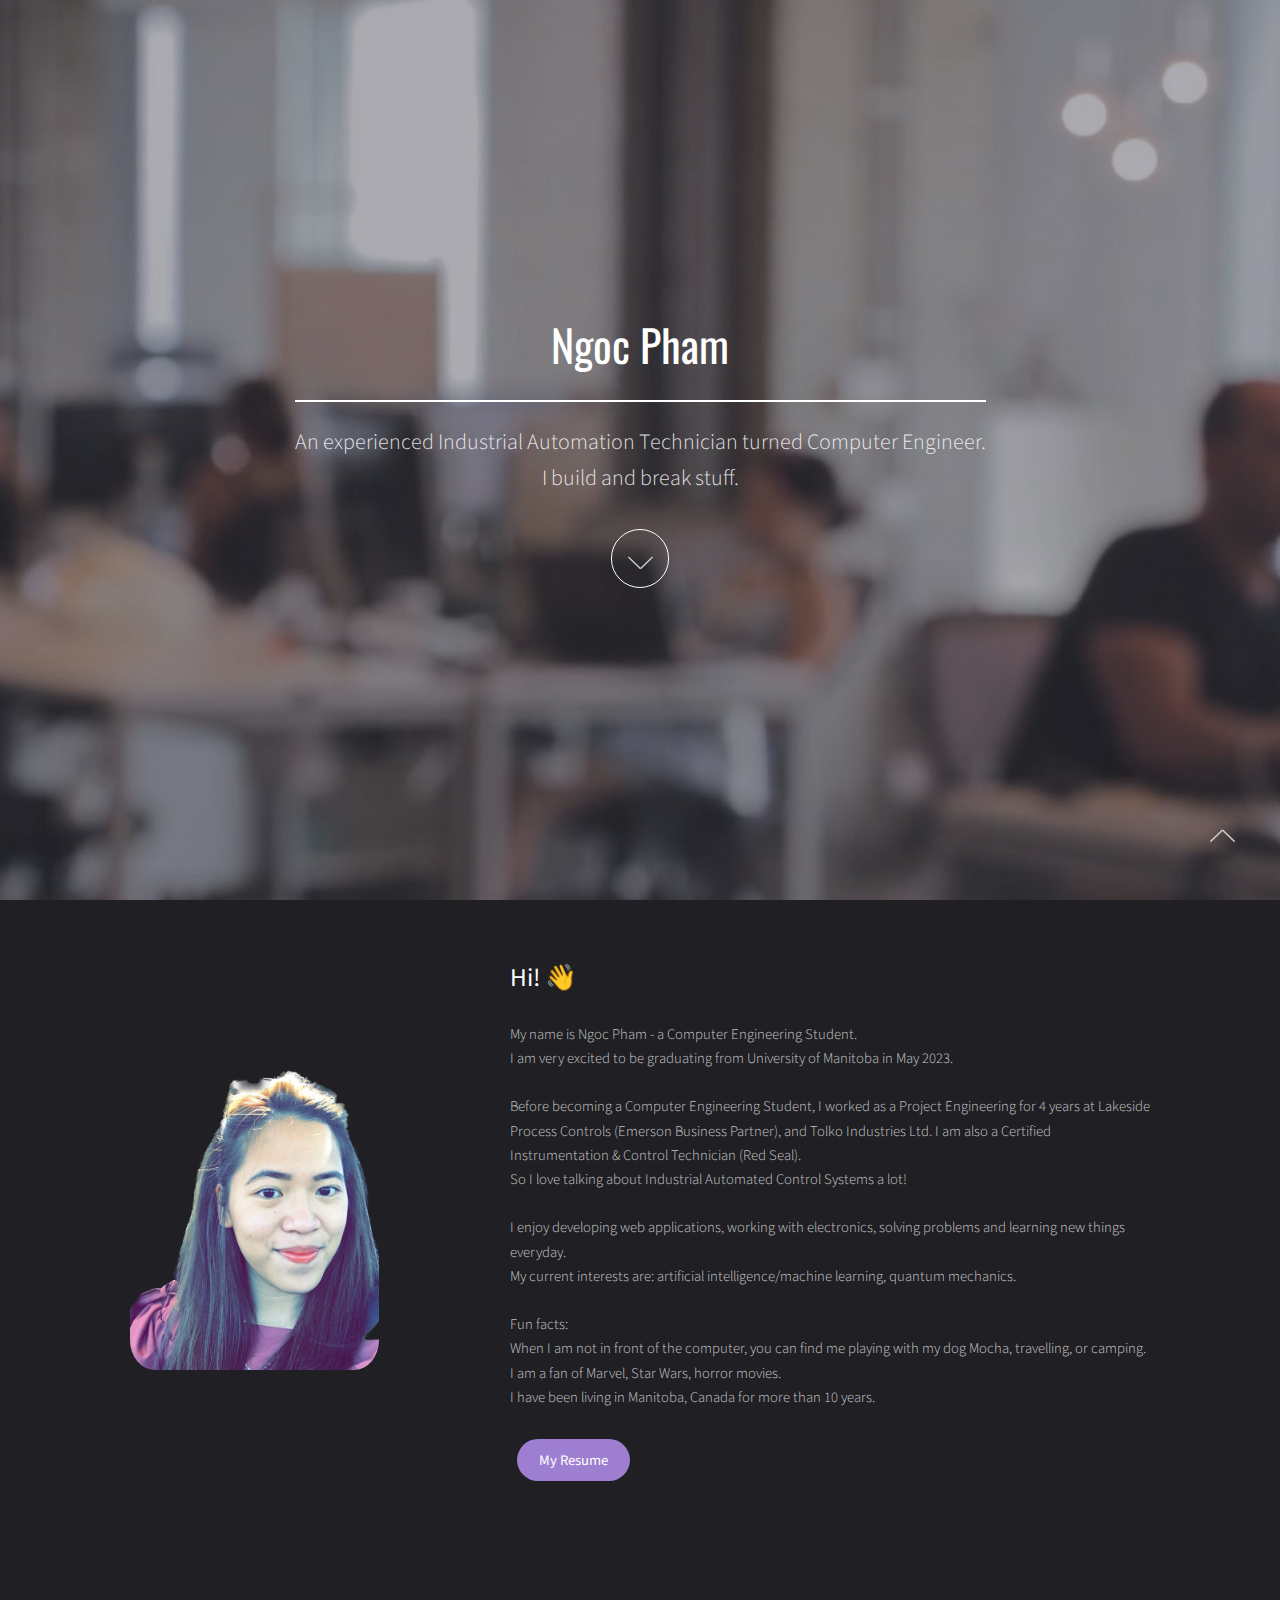
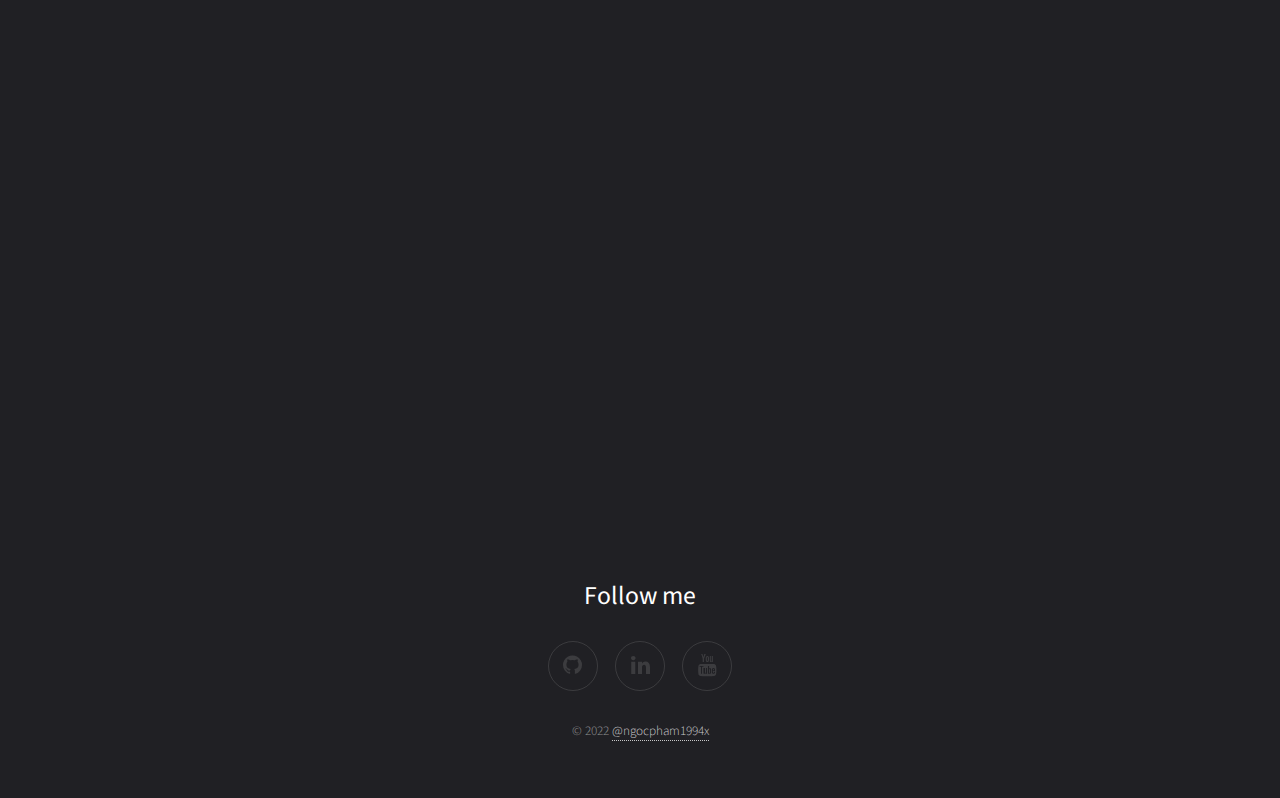
==== index.html @ bfae9f96 "updated grad year" ====
<!DOCTYPE HTML>

<html>
	<head>
		<title>Ngoc Pham | Computer Engineer</title>
		<meta charset="utf-8" />
		<meta name="viewport" content="width=device-width, initial-scale=1" />
		<link rel="stylesheet" href="assets/css/main.css" />
		<link rel="stylesheet" href="https://cdn.jsdelivr.net/npm/swiper/swiper-bundle.min.css"/>
		<link rel="stylesheet" href="assets/css/slider.css"/>
	  
	</head>

	<body>

			<!-- Banner -->
			<!--
				To use a video as your background, set data-video to the name of your video without
				its extension (eg. images/banner). Your video must be available in both .mp4 and .webm
				formats to work correctly.
			-->
			<section id="banner" data-video="images/banner">
				<div class="inner">
					<header>
						<h1>Ngoc Pham</h1>
						<p>An experienced Industrial Automation Technician turned Computer Engineer.<br />
						I build and break stuff.</p>
						<!-- <p><i>**This site is currently under maintenance**</i></p> -->
					</header>
					<a href="#top" class="more">Learn More</a>
				</div>
			</section>

			<!-- Bio -->
			<section class="odd-section" id="top">
				<div class="innder" id="about">
				<img 
				src="images/NP.png"
				alt="ngoc-pham"
				loading="lazy"
				id="about-pic"
			  	/>

				
				<div id="about-text">
					<h2>Hi! 👋</h2>
					<p>
					My name is Ngoc Pham - a Computer Engineering Student. 
					<br>
					I am very excited to be graduating from University of Manitoba in May 2023.
					<br><br>
					Before becoming a Computer Engineering Student, I worked as a Project Engineering 
					for 4 years at Lakeside Process Controls (Emerson Business Partner), and Tolko Industries Ltd.
					I am also a Certified Instrumentation & Control Technician (Red Seal). 
					<br>
					So I love talking about Industrial Automated Control Systems a lot!
					<br><br>
					I enjoy developing web applications, working with electronics, solving problems and learning new things everyday.
					<br>
					My current interests are: artificial intelligence/machine learning, quantum mechanics.
					<br><br>
					Fun facts:
					<br>When I am not in front of the computer, you can find me playing with my dog Mocha, travelling, or camping.
					<br>I am a fan of Marvel, Star Wars, horror movies.
					<br>I have been living in Manitoba, Canada for more than 10 years.
					</p>
					<a href="NgocPham_Resume.pdf" class="button style3">My Resume</a>
					<!-- <a href="https://ngocpham1994x.vercel.app" class="button style3">My Blogs & Projects</a> -->
				</div>
				
				</div>
			</section>

			<!-- Projects -->
			<div class="even-section reveal">
				<h2 class="section-title" >Industrial Automation Projects</h2>
				<div class="inner">
				

				<!-- Boxes -->
					<div class="thumbnails">

						<div class="box">
							<div class="swiper mySwiper">
								<div class="swiper-wrapper">
								  <div class="swiper-slide"><img class="image fit" alt="" src="images/dcs_panel.png"/></div>
								  <div class="swiper-slide"><img class="image fit" alt="" src="images/dcs_power.png"/></div>
								  <div class="swiper-slide"><img class="image fit" alt="" src="images/dcs_graphic.png"/></div>
								  <div class="swiper-slide"><img class="image fit" alt="" src="images/dcs_comm.png"/></div>
								  <div class="swiper-slide"><img class="image fit" alt="" src="images/dcs_inst.jpg"/></div>
								  <div class="swiper-slide"><img class="image fit" alt="" src="images/dcs_inst1.png"/></div>
								</div>
								<div class="swiper-button-next"></div>
								<div class="swiper-button-prev"></div>
								<div class="swiper-pagination"></div>
							</div>

							<div class="inner">
								<h3>DeltaV DCS Commissioning</h3>
								<p>DeltaV migration, interface, plant commissioning & other DCS implementation. Instrumentation calibration to cultivate my passion for Process Control & Automation.</p>
								<a href="https://youtu.be/qJdmGuEZGOg" class="button fit" data-poptrox="youtube,800x400">Demo</a>
								<!-- <a href="https://ngocpham1994x.vercel.app/deltav-dcs-commissioning" class="button" data-poptrox="ignore">Details</a> -->
							</div>
						</div>

						<div class="box">
							<div class="swiper mySwiper">
								<div class="swiper-wrapper">
								  <div class="swiper-slide"><img class="image fit" alt="" src="images/boiler_old.png"/></div>
								  <div class="swiper-slide"><img class="image fit" alt="" src="images/boiler_graphic.png"/></div>
								  <div class="swiper-slide"><img class="image fit" alt="" src="images/boiler_panel.png"/></div>
								  <div class="swiper-slide"><img class="image fit" alt="" src="images/boiler_comm.png"/></div>
								</div>
								<div class="swiper-button-next"></div>
								<div class="swiper-button-prev"></div>
								<div class="swiper-pagination"></div>
							</div>

							<div class="inner">
								<h3>Boiler Interface</h3>
								<p>DeltaV M-series interfaces with Clever Brooks Boiler via Modbus protocol at University of Manitoba - Physical Plant. Boiler statistics & DCS graphics are migrated from client HMI.</p>
								<a href="https://youtu.be/Zyc6VVqmK4E" class="button fit" data-poptrox="youtube,800x400">Demo</a>
								<!-- <a href="https://ngocpham1994x.vercel.app/clever-brooks-boiler-interface" class="button" data-poptrox="ignore">Details</a> -->
							</div>
						</div>

						<div class="box">
							<div class="swiper mySwiper">
								<div class="swiper-wrapper">
								  <div class="swiper-slide"><img class="image fit" alt="" src="images/rrc_1.png"/></div>
								  <div class="swiper-slide"><img class="image fit" alt="" src="images/rrc_2.png"/></div>
								  <div class="swiper-slide"><img class="image fit" alt="" src="images/rrc_3.png"/></div>
								  <div class="swiper-slide"><img class="image fit" alt="" src="images/rrc_4.png"/></div>
								  <div class="swiper-slide"><img class="image fit" alt="" src="images/rrc_5.png"/></div>
								  <div class="swiper-slide"><img class="image fit" alt="" src="images/rrc_6.png"/></div>
								  <div class="swiper-slide"><img class="image fit" alt="" src="images/rrc_7.png"/></div>
								  <div class="swiper-slide"><img class="image fit" alt="" src="images/rrc_8.png"/></div>
								  <div class="swiper-slide"><img class="image fit" alt="" src="images/rrc_9.png"/></div>
								</div>
								<div class="swiper-button-next"></div>
								<div class="swiper-button-prev"></div>
								<div class="swiper-pagination"></div>
							</div>

							<div class="inner">
								<h3>Pelton Wheel Cascaded Control</h3>
								<p>Volume control in both Ratio Control and Cascaded Control. Water flow is utilized to generate power for a bridge rectifier. This is my college's Capstone Project with partner Hindi Mubarak.</p>
								<a href="https://youtu.be/2WzbNoPJxsM" class="button fit" data-poptrox="youtube,800x400">Demo</a>
								<!-- <a href="https://ngocpham1994x.vercel.app/pelton-wheel-cascaded-control" class="button" data-poptrox="ignore">Details</a> -->
							</div>
						</div>


					</div>

				</div>

			</div>


			<!-- Projects -->
			<div class="odd-section reveal">
				<h2 class="section-title" >Embedded Projects</h2>
				<div class="inner">

				<!-- Boxes -->
					<div class="thumbnails">
						<div class="box">
							<div class="swiper mySwiper">
								<div class="swiper-wrapper">
								  <div class="swiper-slide"><img class="image fit" alt="" src="images/mx_1.png"/></div>
								  <div class="swiper-slide"><img class="image fit" alt="" src="images/mx_2.png"/></div>
								  <div class="swiper-slide"><img class="image fit" alt="" src="images/mx_3.png"/></div>
								</div>
								<div class="swiper-button-next"></div>
								<div class="swiper-button-prev"></div>
								<div class="swiper-pagination"></div>
							</div>

							<div class="inner">
								<h3>MX7cK Board - Temperature Sensor</h3>
								<p>Project on Server-Client communication between MX7cK board and its client. An Android GUI application are developed to send/receive the request/response for time and temperature.</p>
								<a href="https://youtu.be/2M4DbkelNz8" class="button fit style2" data-poptrox="youtube,800x400">Demo</a>
								<!-- <a href="https://ngocpham1994x.vercel.app/time-request-and-temperature-sensor" class="button style2" data-poptrox="ignore">Details</a>							 -->
							</div>
						</div>

						<div class="box">
							<div class="swiper mySwiper">
								<div class="swiper-wrapper">
								  <div class="swiper-slide"><img class="image fit" alt="" src="images/de_2.png"/></div>
								  <div class="swiper-slide"><img class="image fit" alt="" src="images/de_1.png"/></div>
								</div>
								<div class="swiper-button-next"></div>
								<div class="swiper-button-prev"></div>
								<div class="swiper-pagination"></div>
							</div>

							<div class="inner">
								<h3>DE10 - Digital Alarm Clock</h3>
								<p>Implementation of a Digital Alarm Clock developed on Altera SoC DE10 FPGA Board using VHDL. Project is developed from concepts of internal clock, counters, 7-segment display.</p>
								<a href="https://youtu.be/ziGOxSenh5U" class="button fit style2" data-poptrox="youtube,800x400">Demo</a>
								<!-- <a href="https://ngocpham1994x.vercel.app/alarm-clock" class="button style2" data-poptrox="ignore">Details</a>							 -->
							</div>
						</div>

						<div class="box">
							<div class="swiper mySwiper">
								<div class="swiper-wrapper">
								  <div class="swiper-slide"><img class="image fit" alt="" src="images/esp_prototype.png"/></div>
								  <div class="swiper-slide"><img class="image fit" alt="" src="images/esp_cad.png"/></div>
								  <div class="swiper-slide"><img class="image fit" alt="" src="images/esp_board.png"/></div>
								</div>
								<div class="swiper-button-next"></div>
								<div class="swiper-button-prev"></div>
								<div class="swiper-pagination"></div>
							</div>

							<div class="inner">
								<h3>ESP32 - Hearing Impaired Curlers</h3>
								<p>Project on ESP32 boards for wireless communication to level the playing field for deaf curlers. A remote controller for a skipper and two LEDs display devices for sweepers.</p>
								<a href="https://youtu.be/sSkRboN05m8" class="button fit style2" data-poptrox="youtube,800x400">Demo</a>
								<!-- <a href="https://ngocpham1994x.vercel.app/hearing-impaired-curlers" class="button style2" data-poptrox="ignore">Details</a> -->
							</div>
						</div>

					</div>

				</div>

			</div>


			<!-- Projects -->
			<div class="even-section reveal">
				<h2 class="section-title" >Software Engineering Projects</h2>
				<div class="inner">

				<!-- Boxes -->
					<div class="thumbnails">
						<div class="box">
							<div class="swiper mySwiper">
								<div class="swiper-wrapper">
								  <div class="swiper-slide"><img class="image fit" alt="" src="images/irecipe_1.jpg"/></div>
								  <div class="swiper-slide"><img class="image fit" alt="" src="images/irecipe_2.jpg"/></div>
								  <div class="swiper-slide"><img class="image fit" alt="" src="images/irecipe_3.jpg"/></div>
								  <div class="swiper-slide"><img class="image fit" alt="" src="images/irecipe_4.jpg"/></div>
								</div>
								<div class="swiper-button-next"></div>
								<div class="swiper-button-prev"></div>
								<div class="swiper-pagination"></div>
							</div>

							<div class="inner">
								<h3>iRecipe</h3>
								<p>An Android app for storing favourite recipes. The app features include viewing & searching recipes, ingredients, cooking time, difficulty levels. Rating & commenting on recipes are also supported.</p>
								<a href="https://youtu.be/rFTr60q5Pyk" class="button fit style3" data-poptrox="youtube,800x400">Demo</a>
								<!-- <a href="https://ngocpham1994x.vercel.app/iRecipe-app" class="button style3" data-poptrox="ignore">Details</a> -->
							</div>
						</div>

						<div class="box">
							<div class="swiper mySwiper">
								<div class="swiper-wrapper">
								  <div class="swiper-slide"><img class="image fit" alt="" src="images/sp_1.png"/></div>
								  <div class="swiper-slide"><img class="image fit" alt="" src="images/sp_2.png"/></div>
								  <div class="swiper-slide"><img class="image fit" alt="" src="images/sp_3.png"/></div>
								  <div class="swiper-slide"><img class="image fit" alt="" src="images/sp_4.png"/></div>
								  <div class="swiper-slide"><img class="image fit" alt="" src="images/sp_5.png"/></div>
								</div>
								<div class="swiper-button-next"></div>
								<div class="swiper-button-prev"></div>
								<div class="swiper-pagination"></div>
							</div>

							<div class="inner">
								<h3>Station Peak Load Forecast</h3>
								<p>A Microsoft Power BI application to visualize and track historical and forecast data of power loads in Manitoba, Canada. Backend data are developed and stored in Microsoft SQL Server.</p>
								<a href="https://youtu.be/MUgo2rN2lBs" class="button fit style3" data-poptrox="youtube,800x400">Demo</a>
								<!-- <a href="https://ngocpham1994x.vercel.app/station-peak-load-forecast" class="button style3" data-poptrox="ignore">Details</a> -->
							</div>
						</div>

						<div class="box">
							<div class="swiper mySwiper">
								<div class="swiper-wrapper">
								  <div class="swiper-slide"><img class="image fit" alt="" src="images/ctg_1.png"/></div>
								  <div class="swiper-slide"><img class="image fit" alt="" src="images/ctg_2.png"/></div>
								  <div class="swiper-slide"><img class="image fit" alt="" src="images/ctg_3.png"/></div>
								  <div class="swiper-slide"><img class="image fit" alt="" src="images/ctg_4.png"/></div>
								  <div class="swiper-slide"><img class="image fit" alt="" src="images/ctg_5.png"/></div>
								</div>
								<div class="swiper-button-next"></div>
								<div class="swiper-button-prev"></div>
								<div class="swiper-pagination"></div>
							</div>

							<div class="inner">
								<h3>Contingency Generator GUI</h3>
								<p>A wxPython GUI application to compare power bus data between PSS/E cases and Facility Rating System, and automatically generate contingency files for VSAT application at Manitoba Hydro.</p>
								<a href="https://youtu.be/75Gf_OPO3kk" class="button fit style3" data-poptrox="youtube,800x400">Demo</a>
								<!-- <a href="https://ngocpham1994x.vercel.app/contingency-generator" class="button style3" data-poptrox="ignore">Details</a> -->
							</div>
						</div>


					</div>

				</div>
			</div>

			<!-- Footer -->
			<footer id="footer">
				<div class="inner">
					<h2>Follow me</h2>

					<ul class="icons">
						<li><a href="https://github.com/ngocpham1994x" class="icon fa-github"><span class="label">Github</span></a></li>
						<li><a href="https://www.linkedin.com/in/ngocpham1994/" class="icon fa-linkedin"><span class="label">LinkedIn</span></a></li>
						<li><a href="https://www.youtube.com/channel/UCjEs8vVyK2oPpI93vQ2B-OQ" class="icon fa-youtube"><span class="label">Youtube</span></a></li>
						<!-- <li><a href="https://ngocpham1994x.vercel.app/" class="icon fa-envelope"><span class="label">Blog</span></a></li> -->
					</ul>
					<p class="copyright"> &copy; 2022 <a href="https://github.com/ngocpham1994x">@ngocpham1994x</a></p>
					<a href="#top" class="scroll-up" id="scroll-up">Scroll up</a>
				</div>
			</footer>



			<!-- Scripts -->
			<script src="assets/js/jquery.min.js"></script>
			<script src="assets/js/jquery.scrolly.min.js"></script>
			<script src="assets/js/jquery.poptrox.min.js"></script>
			<script src="assets/js/skel.min.js"></script>
			<script src="assets/js/util.js"></script>
			<script src="assets/js/main.js"></script>
			
			<!-- Swiper JS -->
			<script src="https://cdn.jsdelivr.net/npm/swiper/swiper-bundle.min.js"></script>

			<!-- Initialize Swiper -->
			<script>
				var swiper = new Swiper(".mySwiper", {
					autoHeight: true,
					// autoplay: true,
					// speed: 5000,
					slidesPerView: 1,
					spaceBetween: 30,
					loop: true,
					pagination: {
						el: ".swiper-pagination",
						clickable: true,
					},
					navigation: {
						nextEl: ".swiper-button-next",
						prevEl: ".swiper-button-prev",
					},
				});
			</script>


			<!-- Reveal site elements on scrolling down-->
			<script type="text/javascript">
				window.addEventListener('scroll', reveal);
			
				function reveal(){
					var reveals = document.querySelectorAll('.reveal');
			
					for(var i = 0; i < reveals.length; i++){
			
						var windowheight = window.innerHeight;
						var revealtop = reveals[i].getBoundingClientRect().top;
						var revealpoint = 10;
				
						if(revealtop < windowheight - revealpoint){
							reveals[i].classList.add('active');
						}
						else{
							reveals[i].classList.remove('active');
						}
					}
				}
			</script>

	</body>
</html>
---- assets/css/main.css ----
@charset "UTF-8";
@import url(font-awesome.min.css);
@import url("https://fonts.googleapis.com/css?family=Source+Sans+Pro:300,400|Oswald:400");

/*
	Full Motion by TEMPLATED
	templated.co @templatedco
	Released for free under the Creative Commons Attribution 3.0 license (templated.co/license)
*/

/* Variables */
:root {
	--bg-even: #1b1b1f;
	--bg-footer: grayscale;
	--btn-style1: #7f92cf;
	--btn-style1-hover:#92a2d6;
	--btn-style1-active:#6c82c8;
	--btn-style2:#70c7be;
	--btn-style2-hover:#82cec6;
	--btn-style2-active:#5ec0b6;
	--btn-style3:#9d7ed0;
	--btn-style3-hover:#ab91d7;
	--btn-style3-active:#8f6bc9;
}

/* Reset */

	html, body, div, span, applet, object, iframe, h1, h2, h3, h4, h5, h6, p, blockquote, pre, a, abbr, acronym, address, big, cite, code, del, dfn, em, img, ins, kbd, q, s, samp, small, strike, strong, sub, sup, tt, var, b, u, i, center, dl, dt, dd, ol, ul, li, fieldset, form, label, legend, table, caption, tbody, tfoot, thead, tr, th, td, article, aside, canvas, details, embed, figure, figcaption, footer, header, hgroup, menu, nav, output, ruby, section, summary, time, mark, audio, video {
		margin: 0;
		padding: 0;
		border: 0;
		font-size: 100%;
		font: inherit;
		vertical-align: baseline;
		scroll-behavior: smooth;
	}

	article, aside, details, figcaption, figure, footer, header, hgroup, menu, nav, section {
		display: block;
	}

	body {
		line-height: 1;
	}

	ol, ul {
		list-style: none;
	}

	blockquote, q {
		quotes: none;
	}

	blockquote:before, blockquote:after, q:before, q:after {
		content: '';
		content: none;
	}

	table {
		border-collapse: collapse;
		border-spacing: 0;
	}

	body {
		-webkit-text-size-adjust: none;
	}

/* Box Model */

	*, *:before, *:after {
		-moz-box-sizing: border-box;
		-webkit-box-sizing: border-box;
		box-sizing: border-box;
	}

/* Basic */

	@-ms-viewport {
		width: device-width;
	}

	body {
		-ms-overflow-style: scrollbar;
	}

	@media screen and (max-width: 480px) {

		html, body {
			min-width: 320px;
		}

	}

	body {
		background: #202024;
	}

	body.is-loading *, body.is-loading *:before, body.is-loading *:after {
		-moz-animation: none !important;
		-webkit-animation: none !important;
		-ms-animation: none !important;
		animation: none !important;
		-moz-transition: none !important;
		-webkit-transition: none !important;
		-ms-transition: none !important;
		transition: none !important;
	}

/* Type */

	body, input, select, textarea {
		color: rgba(255, 255, 255, 0.75);
		font-family: "Source Sans Pro", sans-serif;
		font-size: 14pt;
		font-weight: 300;
		line-height: 1.65;
	}

	@media screen and (max-width: 1680px) {

		body, input, select, textarea {
			font-size: 11pt;
		}

	}

	@media screen and (max-width: 1280px) {

		body, input, select, textarea {
			font-size: 11pt;
		}

	}

	@media screen and (max-width: 980px) {

		body, input, select, textarea {
			font-size: 12pt;
		}

	}

	@media screen and (max-width: 736px) {

		body, input, select, textarea {
			font-size: 12pt;
		}

	}

	@media screen and (max-width: 480px) {

		body, input, select, textarea {
			font-size: 12pt;
		}

	}

	a {
		-moz-transition: background-color 0.2s ease-in-out, color 0.2s ease-in-out;
		-webkit-transition: background-color 0.2s ease-in-out, color 0.2s ease-in-out;
		-ms-transition: background-color 0.2s ease-in-out, color 0.2s ease-in-out;
		transition: background-color 0.2s ease-in-out, color 0.2s ease-in-out;
		color: rgba(255, 255, 255, 0.75);
		text-decoration: none;
		border-bottom: 1px dotted;
		outline: 0;
	}

	a:hover {
		color: #FFF;
		border: none;
	}

	strong, b {
		color: #fff;
		font-weight: 400;
	}

	em, i {
		font-style: italic;
	}

	p {
		margin: 0 0 2em 0;
	}

	h1, h2, h3, h4, h5, h6 {
		color: #fff;
		font-weight: 400;
		line-height: 1.5;
		margin: 0 0 1em 0;
	}

	h1 a, h2 a, h3 a, h4 a, h5 a, h6 a {
		color: inherit;
		text-decoration: none;
	}

	h2 {
		font-size: 1.75em;
	}

	h3 {
		font-size: 1.35em;
	}

	h4 {
		font-size: 1.1em;
	}

	h5 {
		font-size: 0.9em;
	}

	h6 {
		font-size: 0.7em;
	}

	sub {
		font-size: 0.8em;
		position: relative;
		top: 0.5em;
	}

	sup {
		font-size: 0.8em;
		position: relative;
		top: -0.5em;
	}

	blockquote {
		border-left: solid 4px rgba(144, 144, 144, 0.25);
		font-style: italic;
		margin: 0 0 2em 0;
		padding: 0.5em 0 0.5em 2em;
	}

	code {
		background: rgba(144, 144, 144, 0.075);
		border-radius: 4px;
		border: solid 1px rgba(144, 144, 144, 0.25);
		font-family: "Courier New", monospace;
		font-size: 0.9em;
		margin: 0 0.25em;
		padding: 0.25em 0.65em;
	}

	pre {
		-webkit-overflow-scrolling: touch;
		font-family: "Courier New", monospace;
		font-size: 0.9em;
		margin: 0 0 2em 0;
	}

	pre code {
		display: block;
		line-height: 1.75;
		padding: 1em 1.5em;
		overflow-x: auto;
	}

	hr {
		border: 0;
		border-bottom: solid 1px rgba(144, 144, 144, 0.25);
		margin: 2em 0;
	}

	hr.major {
		margin: 3em 0;
	}

	.align-left {
		text-align: left;
	}

	.align-center {
		text-align: center;
	}

	.align-right {
		text-align: right;
	}

/* Section/Article */

	section.special, article.special {
		text-align: center;
	}

	header p {
		color: rgba(255, 255, 255, 0.5);
		position: relative;
		margin: 0 0 1.5em 0;
	}

	header h2 + p {
		font-size: 1.25em;
		margin-top: -1em;
	}

	header h3 + p {
		font-size: 1.1em;
		margin-top: -0.8em;
	}

	header h4 + p,
	header h5 + p,
	header h6 + p {
		font-size: 0.9em;
		margin-top: -0.6em;
	}

/* Box */

	.thumbnails {
		display: -moz-flex;
		display: -webkit-flex;
		display: -ms-flex;
		display: flex;
		-moz-align-items: stretch;
		-webkit-align-items: stretch;
		-ms-align-items: stretch;
		align-items: stretch;
		-moz-justify-content: center;
		-webkit-justify-content: center;
		-ms-justify-content: center;
		justify-content: center;
		-moz-flex-wrap: wrap;
		-webkit-flex-wrap: wrap;
		-ms-flex-wrap: wrap;
		flex-wrap: wrap;
	}

	.thumbnails .box {
		margin: 0 1em 2em 1em;
		width: 30%;
	}

	@media screen and (max-width: 1280px) {

		.thumbnails .box {
			width: 45%;
		}

	}

	@media screen and (max-width: 736px) {

		.thumbnails .box {
			width: 100%;
		}

	}

/* Form */

	form {
		margin: 0 0 2em 0;
	}

	label {
		color: #fff;
		display: block;
		font-size: 0.9em;
		font-weight: 400;
		margin: 0 0 1em 0;
	}

	input[type="text"],
	input[type="password"],
	input[type="email"],
	input[type="tel"],
	select,
	textarea {
		-moz-appearance: none;
		-webkit-appearance: none;
		-ms-appearance: none;
		appearance: none;
		background: rgba(144, 144, 144, 0.075);
		border-radius: 4px;
		border: none;
		border: solid 1px rgba(144, 144, 144, 0.25);
		color: inherit;
		display: block;
		outline: 0;
		padding: 0 1em;
		text-decoration: none;
		width: 100%;
	}

	input[type="text"]:invalid,
	input[type="password"]:invalid,
	input[type="email"]:invalid,
	input[type="tel"]:invalid,
	select:invalid,
	textarea:invalid {
		box-shadow: none;
	}

	input[type="text"]:focus,
	input[type="password"]:focus,
	input[type="email"]:focus,
	input[type="tel"]:focus,
	select:focus,
	textarea:focus {
		border-color: #ff8686;
		box-shadow: 0 0 0 1px #ff8686;
	}

	.select-wrapper {
		text-decoration: none;
		display: block;
		position: relative;
	}

	.select-wrapper:before {
		content: "";
		-moz-osx-font-smoothing: grayscale;
		-webkit-font-smoothing: antialiased;
		font-family: FontAwesome;
		font-style: normal;
		font-weight: normal;
		text-transform: none !important;
	}

	.select-wrapper:before {
		color: rgba(144, 144, 144, 0.25);
		display: block;
		height: 2.75em;
		line-height: 2.75em;
		pointer-events: none;
		position: absolute;
		right: 0;
		text-align: center;
		top: 0;
		width: 2.75em;
	}

	.select-wrapper select::-ms-expand {
		display: none;
	}

	input[type="text"],
	input[type="password"],
	input[type="email"],
	select {
		height: 2.75em;
	}

	textarea {
		padding: 0.75em 1em;
	}

	input[type="checkbox"],
	input[type="radio"] {
		-moz-appearance: none;
		-webkit-appearance: none;
		-ms-appearance: none;
		appearance: none;
		display: block;
		float: left;
		margin-right: -2em;
		opacity: 0;
		width: 1em;
		z-index: -1;
	}

	input[type="checkbox"] + label,
	input[type="radio"] + label {
		text-decoration: none;
		color: rgba(255, 255, 255, 0.75);
		cursor: pointer;
		display: inline-block;
		font-size: 1em;
		font-weight: 300;
		padding-left: 2.4em;
		padding-right: 0.75em;
		position: relative;
	}

	input[type="checkbox"] + label:before,
	input[type="radio"] + label:before {
		-moz-osx-font-smoothing: grayscale;
		-webkit-font-smoothing: antialiased;
		font-family: FontAwesome;
		font-style: normal;
		font-weight: normal;
		text-transform: none !important;
	}

	input[type="checkbox"] + label:before,
	input[type="radio"] + label:before {
		background: rgba(144, 144, 144, 0.075);
		border-radius: 4px;
		border: solid 1px rgba(144, 144, 144, 0.25);
		content: '';
		display: inline-block;
		height: 1.65em;
		left: 0;
		line-height: 1.58125em;
		position: absolute;
		text-align: center;
		top: 0;
		width: 1.65em;
	}

	input[type="checkbox"]:checked + label:before,
	input[type="radio"]:checked + label:before {
		background: #ff8686;
		border-color: #ff8686;
		color: #ffffff;
		content: '\f00c';
	}

	input[type="checkbox"]:focus + label:before,
	input[type="radio"]:focus + label:before {
		border-color: #ff8686;
		box-shadow: 0 0 0 1px #ff8686;
	}

	input[type="checkbox"] + label:before {
		border-radius: 4px;
	}

	input[type="radio"] + label:before {
		border-radius: 100%;
	}

	::-webkit-input-placeholder {
		color: rgba(255, 255, 255, 0.5) !important;
		opacity: 1.0;
	}

	:-moz-placeholder {
		color: rgba(255, 255, 255, 0.5) !important;
		opacity: 1.0;
	}

	::-moz-placeholder {
		color: rgba(255, 255, 255, 0.5) !important;
		opacity: 1.0;
	}

	:-ms-input-placeholder {
		color: rgba(255, 255, 255, 0.5) !important;
		opacity: 1.0;
	}

	.formerize-placeholder {
		color: rgba(255, 255, 255, 0.5) !important;
		opacity: 1.0;
	}

/* Box */

	.box {
		border-radius: 4px;
		margin-bottom: 2em;
		background: #2c2c32;
		text-align: center;
	}

	.box > :last-child,
	.box > :last-child > :last-child,
	.box > :last-child > :last-child > :last-child {
		margin-bottom: 0;
	}

	.box .image.fit {
		margin: 0;
	}

	.box .image img {
		border-radius: 4px 4px 0 0;
	}

	.box .inner {
		padding: 1.5em;
		width: 100% !important;
	}

	@media screen and (max-width: 480px) {

		.box .inner {
			padding: 1em;
		}

	}

	.box .alt {
		border: 0;
		border-radius: 0;
		padding: 0;
	}

/* Icon */

	.icon {
		text-decoration: none;
		border-bottom: none;
		position: relative;
	}

	.icon:before {
		-moz-osx-font-smoothing: grayscale;
		-webkit-font-smoothing: antialiased;
		font-family: FontAwesome;
		font-style: normal;
		font-weight: normal;
		text-transform: none !important;
	}

	.icon > .label {
		display: none;
	}

/* Image */

	.image {
		border-radius: 4px;
		border: 0;
		display: inline-block;
		position: relative;
	}

	.image img {
		border-radius: 4px;
		display: block;
	}

	.image.left, .image.right {
		max-width: 40%;
	}

	.image.left img, .image.right img {
		width: 100%;
	}

	.image.left {
		float: left;
		padding: 0 1.5em 1em 0;
		top: 0.25em;
	}

	.image.right {
		float: right;
		padding: 0 0 1em 1.5em;
		top: 0.25em;
	}

	.image.fit {
		display: block;
		margin: 0 0 2em 0;
		width: 100%;
	}

	.image.fit img {
		width: 100%;
	}

	.image.main {
		display: block;
		margin: 0 0 3em 0;
		width: 100%;
	}

	.image.main img {
		width: 100%;
	}

/* List */

	ol {
		list-style: decimal;
		margin: 0 0 2em 0;
		padding-left: 1.25em;
	}

	ol li {
		padding-left: 0.25em;
	}

	ul {
		list-style: disc;
		margin: 0 0 2em 0;
		padding-left: 1em;
	}

	ul li {
		padding-left: 0.5em;
	}

	ul.alt {
		list-style: none;
		padding-left: 0;
	}

	ul.alt li {
		border-top: solid 1px rgba(144, 144, 144, 0.25);
		padding: 0.5em 0;
	}

	ul.alt li:first-child {
		border-top: 0;
		padding-top: 0;
	}

	ul.icons {
		cursor: default;
		list-style: none;
		padding-left: 0;
	}

	ul.icons li {
		display: inline-block;
		text-align: center;
		padding-left: 0;
		padding-right: 1em;
	}

	ul.icons li a {
		display: block;
		border-radius: 100%;
		margin: 0;
		padding: 0.5em;
		border: solid 1px rgba(144, 144, 144, 0.25);
		color: rgba(144, 144, 144, 0.25);
	}

	ul.icons li a:before {
		font-size: 1.5em;
		display: block;
		width: 1.5em;
		height: 1.5em;
		line-height: 1.5em;
	}

	ul.icons li a:hover {
		background-color: #202024;
		color: #FFF;
	}

	ul.icons li:last-child {
		padding-right: 0;
	}

	ul.actions {
		cursor: default;
		list-style: none;
		padding-left: 0;
	}

	ul.actions li {
	display: inline-block;
	padding: 0 1em 0 0;
	vertical-align: middle;
	}

	ul.actions li:last-child {
	padding-right: 0;
	}

	ul.actions.small li {
	padding: 0 0.5em 0 0;
	}

	ul.actions.vertical li {
	display: block;
	padding: 1em 0 0 0;
	}

	ul.actions.vertical li:first-child {
	padding-top: 0;
	}

	ul.actions.vertical li > * {
	margin-bottom: 0;
	}

	ul.actions.vertical.small li {
	padding: 0.5em 0 0 0;
	}

	ul.actions.vertical.small li:first-child {
	padding-top: 0;
	}

	ul.actions.fit {
	display: table;
	margin-left: -1em;
	padding: 0;
	table-layout: fixed;
	width: calc(100% + 1em);
	}

	ul.actions.fit li {
	display: table-cell;
	padding: 0 0 0 1em;
	}

	ul.actions.fit li > * {
		margin-bottom: 0;
	}

	ul.actions.fit.small {
	margin-left: -0.5em;
	width: calc(100% + 0.5em);
	}

	ul.actions.fit.small li {
		padding: 0 0 0 0.5em;
	}

	@media screen and (max-width: 480px) {

		ul.actions {
			margin: 0 0 2em 0;
		}

			ul.actions li {
				padding: 1em 0 0 0;
				display: block;
				text-align: center;
				width: 100%;
			}

				ul.actions li:first-child {
					padding-top: 0;
				}

				ul.actions li > * {
					width: 100%;
					margin: 0 !important;
				}

					ul.actions li > *.icon:before {
						margin-left: -2em;
					}

			ul.actions.small li {
				padding: 0.5em 0 0 0;
			}

				ul.actions.small li:first-child {
					padding-top: 0;
				}

	}

	dl {
		margin: 0 0 2em 0;
	}

	dl dt {
		display: block;
		font-weight: 400;
		margin: 0 0 1em 0;
	}

	dl dd {
		margin-left: 2em;
	}

/* Table */

	.table-wrapper {
	-webkit-overflow-scrolling: touch;
	overflow-x: auto;
	}

	table {
	margin: 0 0 2em 0;
	width: 100%;
	}

	table tbody tr {
	border: solid 1px rgba(144, 144, 144, 0.25);
	border-left: 0;
	border-right: 0;
	}

	table tbody tr:nth-child(2n + 1) {
	background-color: rgba(144, 144, 144, 0.075);
	}

	table td {
	padding: 0.75em 0.75em;
	}

	table th {
	color: #fff;
	font-size: 0.9em;
	font-weight: 400;
	padding: 0 0.75em 0.75em 0.75em;
	text-align: left;
	}

	table thead {
	border-bottom: solid 2px rgba(144, 144, 144, 0.25);
	}

	table tfoot {
	border-top: solid 2px rgba(144, 144, 144, 0.25);
	}

	table.alt {
	border-collapse: separate;
	}

	table.alt tbody tr td {
	border: solid 1px rgba(144, 144, 144, 0.25);
	border-left-width: 0;
	border-top-width: 0;
	}

	table.alt tbody tr td:first-child {
		border-left-width: 1px;
	}

	table.alt tbody tr:first-child td {
	border-top-width: 1px;
	}

	table.alt thead {
	border-bottom: 0;
	}

	table.alt tfoot {
	border-top: 0;
	}

/* Button */

	input[type="submit"],
	input[type="reset"],
	input[type="button"],
	button,
	.button {
		-moz-appearance: none;
		-webkit-appearance: none;
		-ms-appearance: none;
		appearance: none;
		-moz-transition: background-color 0.2s ease-in-out, color 0.2s ease-in-out;
		-webkit-transition: background-color 0.2s ease-in-out, color 0.2s ease-in-out;
		-ms-transition: background-color 0.2s ease-in-out, color 0.2s ease-in-out;
		transition: background-color 0.2s ease-in-out, color 0.2s ease-in-out;
		background-color: var(--btn-style1);
		border-radius: 50px;
		border: 0;
		color: #ffffff !important;
		cursor: pointer;
		display: inline-block;
		font-weight: 400;
		height: 2.85em;
		line-height: 2.95em;
		padding: 0 1.5em;
		margin: 0 0.5em;
		text-align: center;
		text-decoration: none;
		white-space: nowrap;
	}

	input[type="submit"]:hover,
	input[type="reset"]:hover,
	input[type="button"]:hover,
	button:hover,
	.button:hover {
		background-color: var(--btn-style1-hover);
		transition: 250ms all;
    	transform: scale(1.1);
	}

	input[type="submit"]:active,
	input[type="reset"]:active,
	input[type="button"]:active,
	button:active,
	.button:active {
		background-color: var(--btn-style1-active);
	}

	input[type="submit"].icon,
	input[type="reset"].icon,
	input[type="button"].icon,
	button.icon,
	.button.icon {
	padding-left: 1.35em;
	}

	input[type="submit"].icon:before,
	input[type="reset"].icon:before,
	input[type="button"].icon:before,
	button.icon:before,
	.button.icon:before {
		margin-right: 0.5em;
	}

	input[type="submit"].fit,
	input[type="reset"].fit,
	input[type="button"].fit,
	button.fit,
	.button.fit {
	display: block;
	margin: 0 0 1em 0;
	width: 100%;
	}

	input[type="submit"].small,
	input[type="reset"].small,
	input[type="button"].small,
	button.small,
	.button.small {
	font-size: 0.8em;
	}

	input[type="submit"].big,
	input[type="reset"].big,
	input[type="button"].big,
	button.big,
	.button.big {
	font-size: 1.35em;
	}

	input[type="submit"].disabled, input[type="submit"]:disabled,
	input[type="reset"].disabled,
	input[type="reset"]:disabled,
	input[type="button"].disabled,
	input[type="button"]:disabled,
	button.disabled,
	button:disabled,
	.button.disabled,
	.button:disabled {
	background-color: rgba(255, 255, 255, 0.75) !important;
	box-shadow: inset 0 -0.15em 0 0 rgba(0, 0, 0, 0.15);
	color: #202024 !important;
	cursor: default;
	opacity: 0.25;
	}

	input[type="submit"].style2,
	input[type="reset"].style2,
	input[type="button"].style2,
	button.style2,
	.button.style2 {
		background-color: var(--btn-style2)
	}

	input[type="submit"].style2:hover,
	input[type="reset"].style2:hover,
	input[type="button"].style2:hover,
	button.style2:hover,
	.button.style2:hover {
		background-color: var(--btn-style2-hover)
	}

	input[type="submit"].style2:active,
	input[type="reset"].style2:active,
	input[type="button"].style2:active,
	button.style2:active,
	.button.style2:active {
		background-color: var(--btn-style2-active)
	}

	input[type="submit"].style3,
	input[type="reset"].style3,
	input[type="button"].style3,
	button.style3,
	.button.style3 {
		background-color: var(--btn-style3)
	}

	input[type="submit"].style3:hover,
	input[type="reset"].style3:hover,
	input[type="button"].style3:hover,
	button.style3:hover,
	.button.style3:hover {
		background-color: var(--btn-style3-hover)
	}

	input[type="submit"].style3:active,
	input[type="reset"].style3:active,
	input[type="button"].style3:active,
	button.style3:active,
	.button.style3:active {
		background-color: var(--btn-style3-active)
	}

	@media screen and (max-width: 480px) {

	input[type="submit"],
	input[type="reset"],
	input[type="button"],
	button,
	.button {
		padding: 0;
	}

	}

/* Poptrox */

	.poptrox-popup {
	-moz-box-sizing: content-box;
	-webkit-box-sizing: content-box;
	-ms-box-sizing: content-box;
	box-sizing: content-box;
	background: #000;
	box-shadow: 0 0.5em 3em 0 rgba(0, 0, 0, 0.25);
	border-radius: 4px;
	padding: 2em;
	overflow: hidden;
	}

	.poptrox-popup .closer {
	-moz-transition: opacity 0.2s ease-in-out;
	-webkit-transition: opacity 0.2s ease-in-out;
	-ms-transition: opacity 0.2s ease-in-out;
	transition: opacity 0.2s ease-in-out;
	text-decoration: none;
	position: absolute;
	top: .5em;
	right: .5em;
	z-index: 11000;
	-webkit-tap-highlight-color: rgba(255, 255, 255, 0);
	white-space: nowrap;
	text-indent: 2em;
	overflow: hidden;
	width: 2em;
	height: 2em;
	display: block;
	}

	.poptrox-popup .closer:before {
		content: "\f00d";
		-moz-osx-font-smoothing: grayscale;
		-webkit-font-smoothing: antialiased;
		font-family: FontAwesome;
		font-style: normal;
		font-weight: normal;
		text-transform: none !important;
		display: block;
		position: relative;
		text-indent: 0;
		border-radius: 100%;
		box-shadow: inset 0 0 0 1px rgba(255, 255, 255, 0.25);
		color: #ffffff !important;
		width: 2em;
		height: 2em;
		line-height: 2em;
	}

	.poptrox-popup:hover .closer {
	opacity: 0.5;
	}

	.poptrox-popup:hover .closer:hover {
	opacity: 1.0;
	}

	@media screen and (max-width: 736px) {

	.poptrox-popup {
		padding: 0;
	}

	.poptrox-popup .closer {
		display: none !important;
	}

	}

/* Banner */

	#banner {
		-moz-align-items: center;
		-webkit-align-items: center;
		-ms-align-items: center;
		align-items: center;
		display: -moz-flex;
		display: -webkit-flex;
		display: -ms-flex;
		display: flex;
		-moz-justify-content: center;
		-webkit-justify-content: center;
		-ms-justify-content: center;
		justify-content: center;
		padding: 8em 4em 6em 4em;
		min-height: 100vh;
		background-image: url("../../images/banner.jpg");
		background-position: center;
		background-size: cover;
		background-repeat: no-repeat;
		border-top: 0;
		position: relative;
		text-align: center;
		overflow: hidden;
	}

	#banner .inner {
		text-align: center;
		position: relative;
		z-index: 2;
	}

	#banner h1 {
		color: #fff;
		font-size: 3em;
		font-weight: 400;
		font-family: 'Oswald', sans-serif;
		margin: 0;
		margin-bottom: 0.5em;
		padding-bottom: 0.5em;
		border-bottom: solid 2px;
	}

	@media screen and (max-width: 980px) {
		#banner {
			min-height: 100vh;
		}
		#banner h1 {
			font-size: 5em;
		}

	}

	@media screen and (max-width: 736px) {

		#banner h1 {
			font-size: 3em;
		}

	}

	#banner p {
		color: rgba(255, 255, 255, 0.85);
		font-size: 1.5em;
		font-weight: 300;
	}

	@media screen and (max-width: 980px) {

		#banner p {
			font-size: 1.5em;
		}

	}

	@media screen and (max-width: 480px) {

		#banner p {
			font-size: 1.25em;
		}

	}

	#banner a {
	color: rgba(255, 255, 255, 0.75);
	text-decoration: none;
	border-bottom: 1px dotted;
	}

	#banner a:hover {
		color: #FFF;
		border: none;
	}

	#banner .more {
	background-image: url("images/arrow.svg");
	background-position: center 1.35em;
	background-repeat: no-repeat;
	background-size: auto;
	border: 1px solid #fff;
	border-radius: 100%;
	color: rgba(255, 255, 255, 0.75);
	display: block;
	height: 4em;
	text-indent: 4em;
	overflow: hidden;
	white-space: nowrap;
	width: 4em;
	z-index: 2;
	margin: 0 auto 2em auto;
	}

	#banner .more:hover {
		background-color: rgba(255, 255, 255, 0.05);
		border: 1px solid #fff;
		color: #FFF;
	}

	#banner video {
	-moz-transform: translateX(50%) translateY(50%);
	-webkit-transform: translateX(50%) translateY(50%);
	-ms-transform: translateX(50%) translateY(50%);
	transform: translateX(50%) translateY(50%);
	position: absolute;
	bottom: 50%;
	right: 50%;
	width: auto;
	height: auto;
	min-width: 100%;
	min-height: 100%;
	overflow: hidden;
	}

	#banner:before {
	-moz-transition: opacity 3s ease;
	-webkit-transition: opacity 3s ease;
	-ms-transition: opacity 3s ease;
	transition: opacity 3s ease;
	-moz-transition-delay: 1s;
	-webkit-transition-delay: 1s;
	-ms-transition-delay: 1s;
	transition-delay: 1s;
	content: '';
	background-color: #42424f;
	display: block;
	height: 100%;
	left: 0;
	opacity: 0.45;
	position: absolute;
	top: 0;
	width: 100%;
	z-index: 1;
	}

	@media screen and (max-width: 1280px) {

	#banner video {
		display: none;
	}

	}

	@media screen and (max-width: 980px) {

	#banner br {
		display: none;
	}

	}

	@media screen and (max-width: 736px) {

		#banner {
			min-height: 0;
			padding: 6em 2em 4em 2em;
		}

		#banner br {
			display: none;
		}

	}

	body.is-loading #banner:before {
		opacity: 1;
	}

/* about-me */
	  #about{
		display:flex;
		flex-direction: row;
		justify-content: space-evenly;
		align-items: center;
	}

	  #about-pic{
		border-radius: 10%;
		display: block;
		max-width:300px;
		max-height:300px;
	  }

	  #about-text{
		text-align: left;
		max-width: 50vw;
	  }

	.section-title {
		text-align: center;
	  }

	  @media screen and (max-width: 980px) {
		#about {
			flex-direction: column;
			align-items: center;
		}

		#about-pic {
			max-width:250px;
			max-height:250px;
			margin:  auto auto 20px auto;
		}

		#about-text {
			max-width: 100vw;
			text-align: center;
		}
	}

/* odd */

	.odd-section {
		padding: 4em 0 2em 0;
	}

	@media screen and (max-width: 736px) {

		.odd-section {
			padding: 3em 0 1em 0;
		}

	}

	.odd-section .inner {
		width: 90%;
		max-width: 80em;
		margin: 0 auto;
	}

	@media screen and (max-width: 480px) {

		.odd-section .inner {
			width: 95%;
		}

	}

/* even */

	.even-section {
		padding: 4em 0 2em 0;
		background-color: var(--bg-even);
	}

	@media screen and (max-width: 736px) {

		.even-section {
			padding: 3em 0 1em 0;
		}

	}

	.even-section .inner {
		width: 90%;
		max-width: 80em;
		margin: 0 auto;
	}

	@media screen and (max-width: 480px) {

		.even-section .inner {
			width: 95%;
		}

	}

/* Footer */

	#footer {
		padding: 4em 0 2em 0;
		background-color: var(--bg-footer);
		text-align: center;
	}

	#footer .inner {
	width: 50%;
	margin: 0 auto;
	}

	@media screen and (max-width: 980px) {

		#footer .inner {
			width: 75%;
		}

	}

	@media screen and (max-width: 480px) {

		#footer .inner {
			width: 90%;
		}

	}

	#footer .copyright {
		color: rgba(255, 255, 255, 0.5);
		font-size: 0.9em;
		margin: 0 0 2em 0;
		padding: 0;
		text-align: center;
	}

	@media screen and (max-width: 736px) {

		#footer {
			padding: 3em 0 1em 0;
		}

	}

	.scroll-up {
		background-image: url("images/arrow-up.svg");
		background-position: center 1.35em;
		background-repeat: no-repeat;
		background-size: auto;
		border: hidden;
		/* border: 1px solid #fff; */
		/* border-radius: 100%; */
		color: rgba(255, 255, 255, 0.75);
		display: block;
		height: 4em;
		text-indent: 4em;
		overflow: hidden;
		white-space: nowrap;
		width: 4em;
		z-index: 2;
		margin: 0 auto 2em auto;
		position: fixed;
		right: 2.25%;
		bottom: 1%;
		cursor: pointer;
		}

	.see-all {
		align-self: center;
	}

	
	.reveal{
		position: relative;
		transform: translateY(150px);
		opacity: 0;
		transition: all 2s ease;
	}
	
	.reveal.active{
		transform: translateY(0px);
		opacity: 1;
	}
---- assets/css/slider.css ----
/* Swiper */
.swiper-button-next, .swiper-button-prev {
    color: black;
}

.swiper-pagination-bullet{
    height: 7px;
    width: 26px;
    border-radius: 25px;
}

.swiper-pagination-bullet-active {
    color: #fff;
    background: black;
}
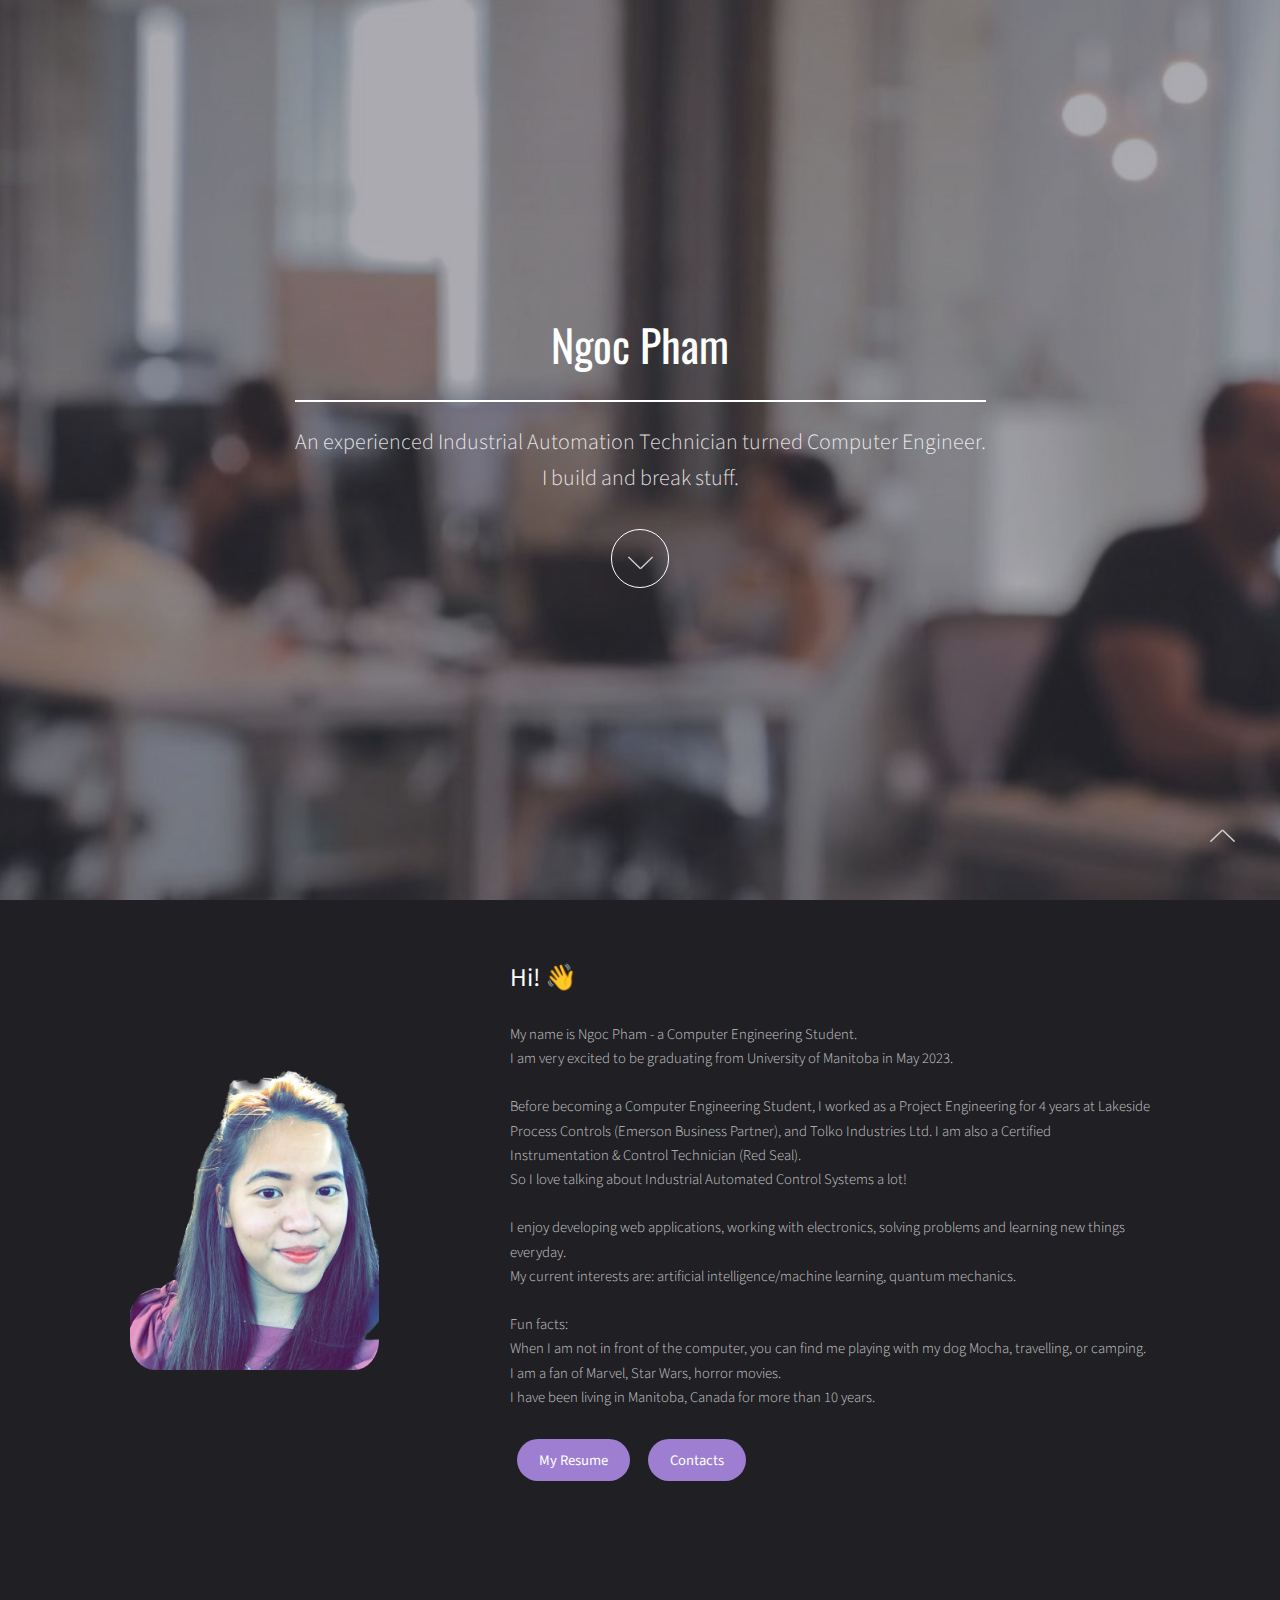
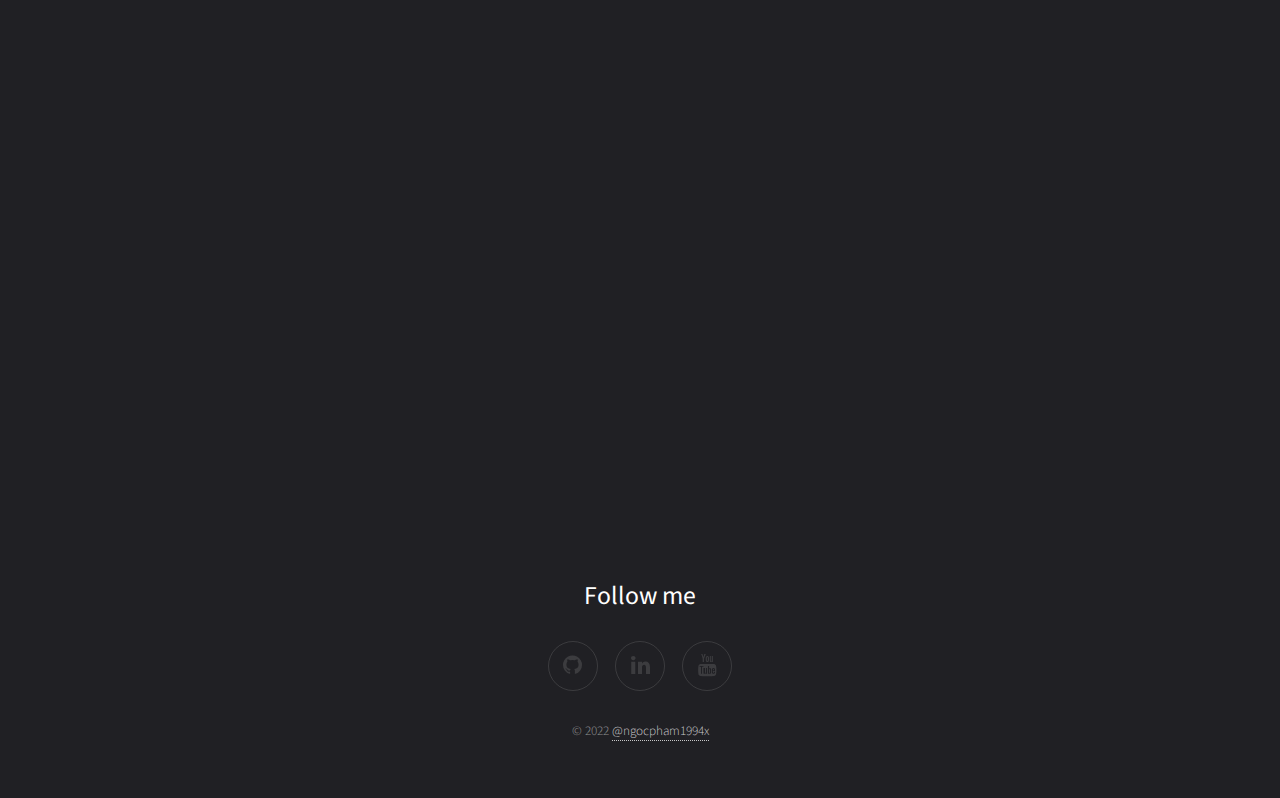
==== commit 97d906ab: "added contacts" ====
--- a/index.html
+++ b/index.html
@@ -12,7 +12,6 @@
 	</head>
 
 	<body>
-
 			<!-- Banner -->
 			<!--
 				To use a video as your background, set data-video to the name of your video without
@@ -25,7 +24,6 @@
 						<h1>Ngoc Pham</h1>
 						<p>An experienced Industrial Automation Technician turned Computer Engineer.<br />
 						I build and break stuff.</p>
-						<!-- <p><i>**This site is currently under maintenance**</i></p> -->
 					</header>
 					<a href="#top" class="more">Learn More</a>
 				</div>
@@ -65,6 +63,7 @@
 					<br>I have been living in Manitoba, Canada for more than 10 years.
 					</p>
 					<a href="NgocPham_Resume.pdf" class="button style3">My Resume</a>
+					<a href="contacts.html" class="button style3">Contacts</a>
 					<!-- <a href="https://ngocpham1994x.vercel.app" class="button style3">My Blogs & Projects</a> -->
 				</div>
 				
@@ -317,7 +316,7 @@
 					<ul class="icons">
 						<li><a href="https://github.com/ngocpham1994x" class="icon fa-github"><span class="label">Github</span></a></li>
 						<li><a href="https://www.linkedin.com/in/ngocpham1994/" class="icon fa-linkedin"><span class="label">LinkedIn</span></a></li>
-						<li><a href="https://www.youtube.com/channel/UCjEs8vVyK2oPpI93vQ2B-OQ" class="icon fa-youtube"><span class="label">Youtube</span></a></li>
+						<li><a href="https://www.youtube.com/@ngocpham1994x " class="icon fa-youtube"><span class="label">Youtube</span></a></li>
 						<!-- <li><a href="https://ngocpham1994x.vercel.app/" class="icon fa-envelope"><span class="label">Blog</span></a></li> -->
 					</ul>
 					<p class="copyright"> &copy; 2022 <a href="https://github.com/ngocpham1994x">@ngocpham1994x</a></p>
--- a/assets/css/main.css
+++ b/assets/css/main.css
@@ -1381,6 +1381,8 @@
 		text-align: center;
 	  }
 
+	.title{ display:inline-block; width:100px; }
+
 	  @media screen and (max-width: 980px) {
 		#about {
 			flex-direction: column;
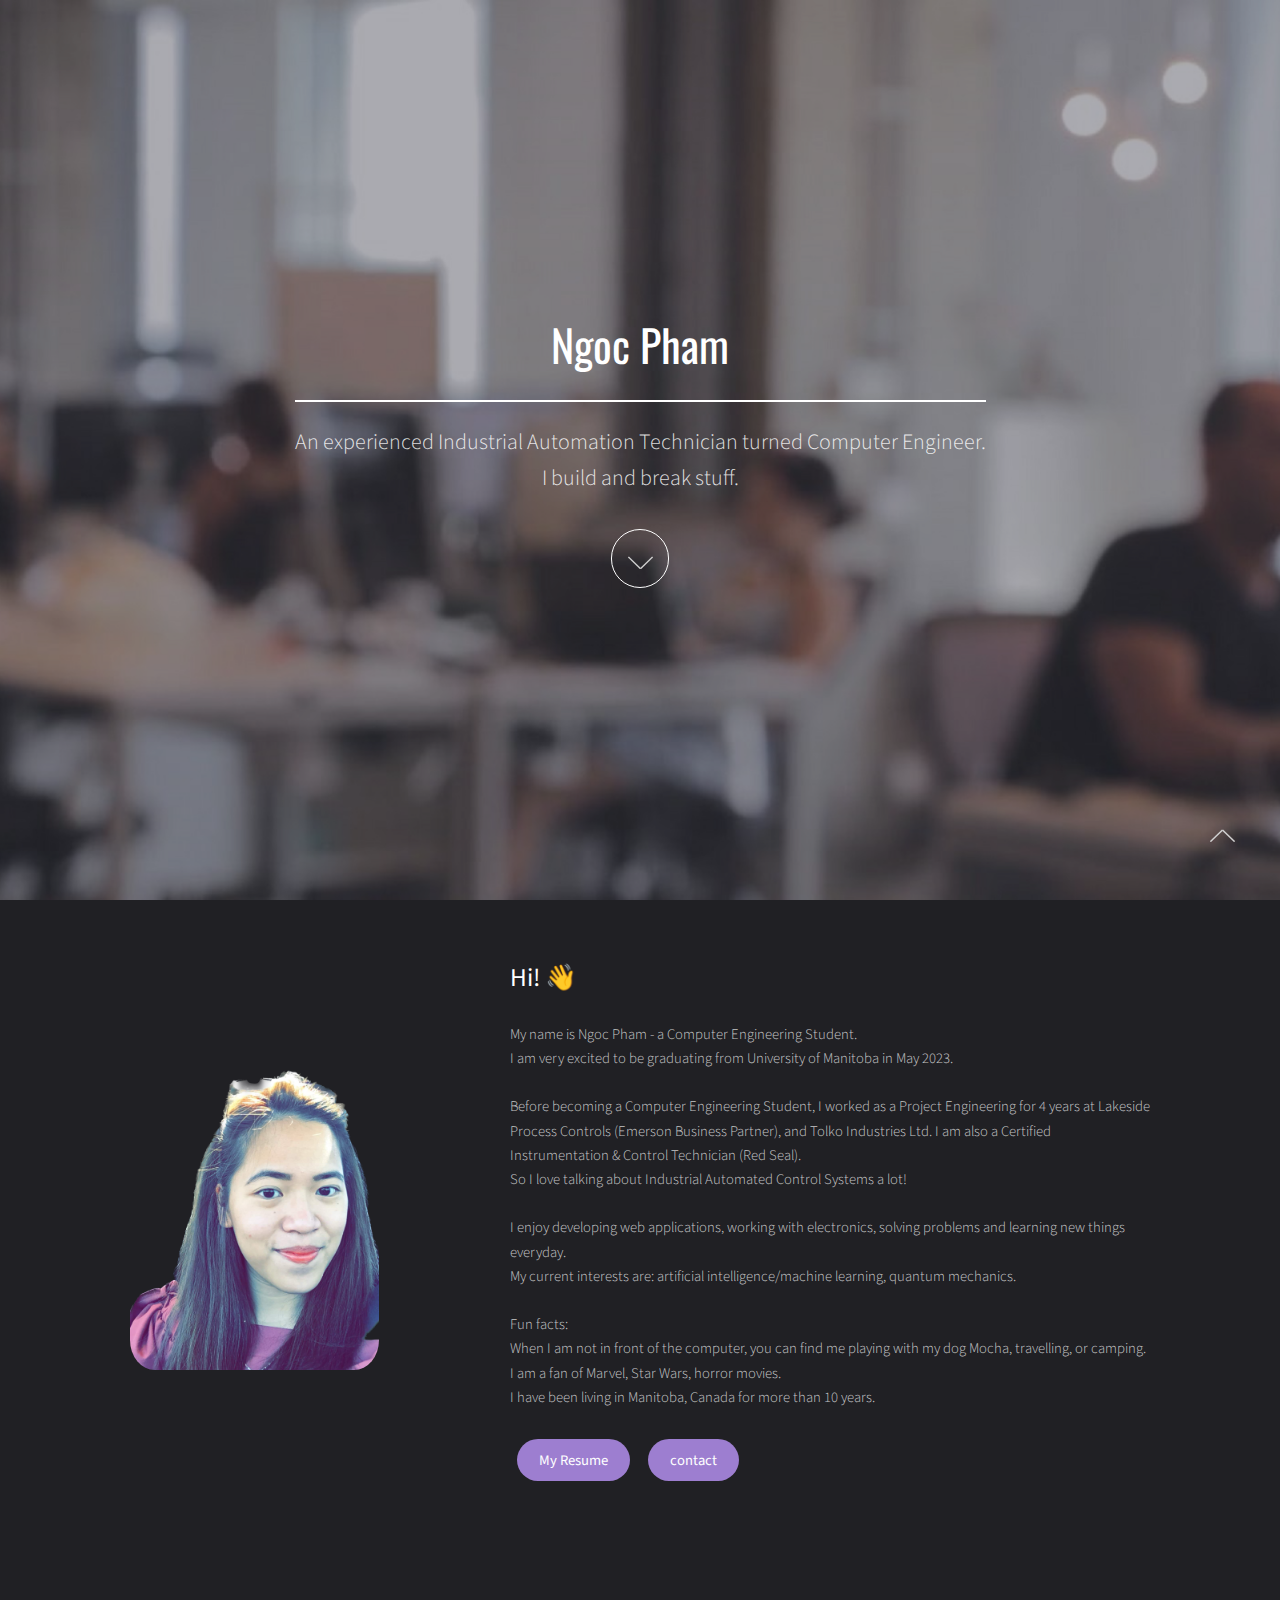
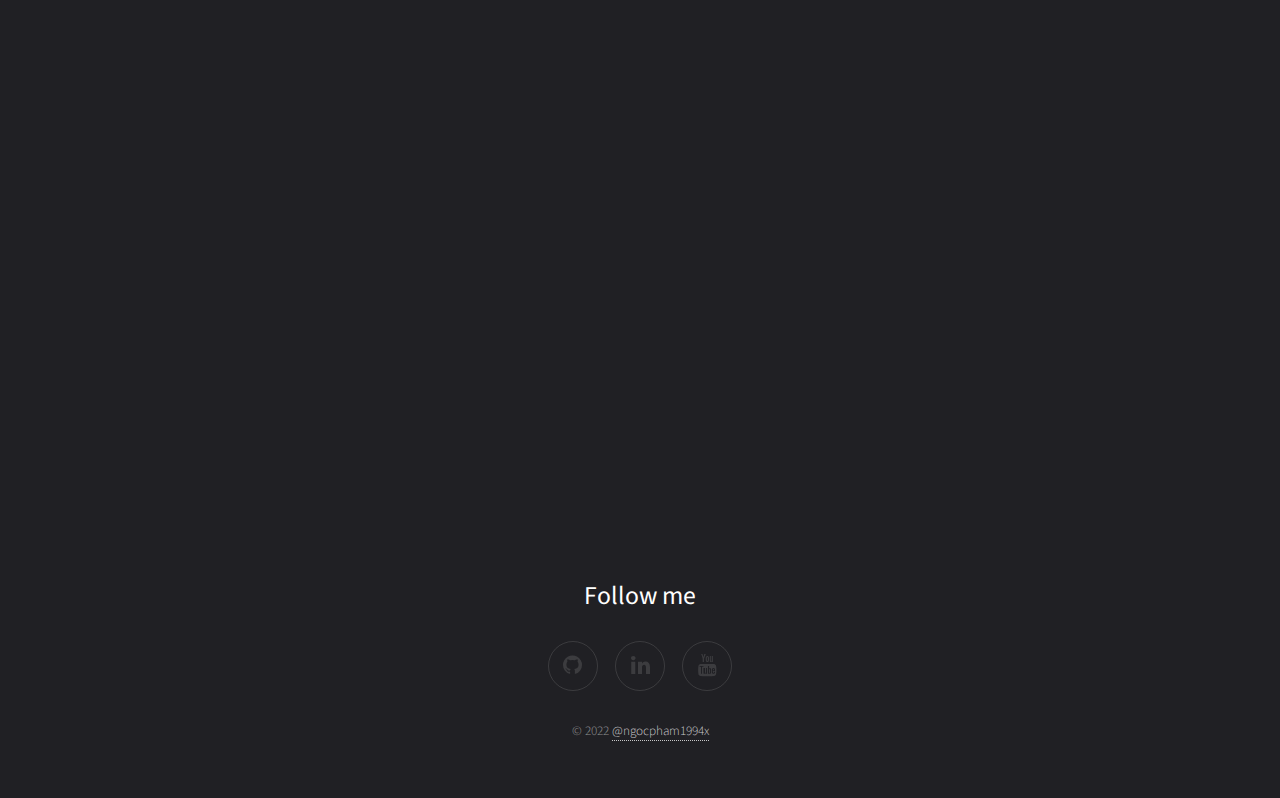
==== commit bd5a80a2: "fixed typo" ====
--- a/index.html
+++ b/index.html
@@ -63,7 +63,7 @@
 					<br>I have been living in Manitoba, Canada for more than 10 years.
 					</p>
 					<a href="NgocPham_Resume.pdf" class="button style3">My Resume</a>
-					<a href="contacts.html" class="button style3">Contacts</a>
+					<a href="contact.html" class="button style3">contact</a>
 					<!-- <a href="https://ngocpham1994x.vercel.app" class="button style3">My Blogs & Projects</a> -->
 				</div>
 				
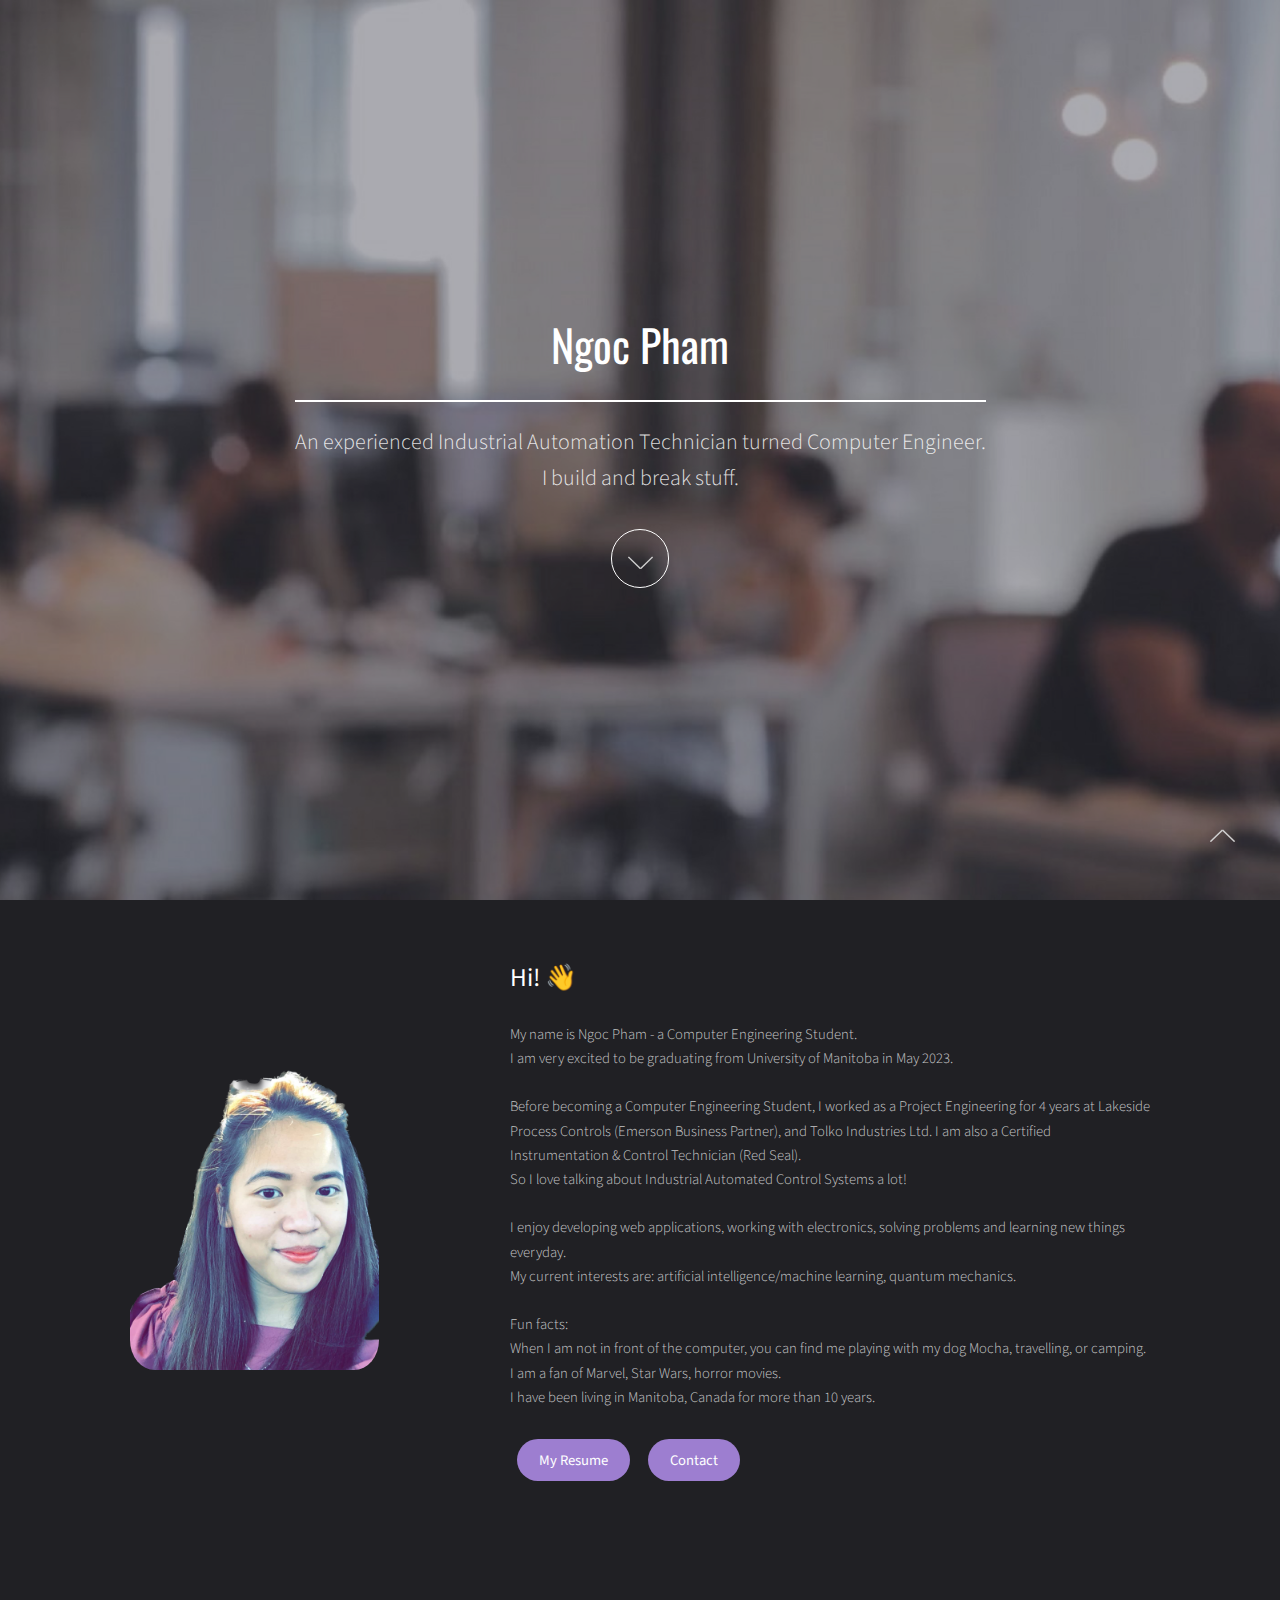
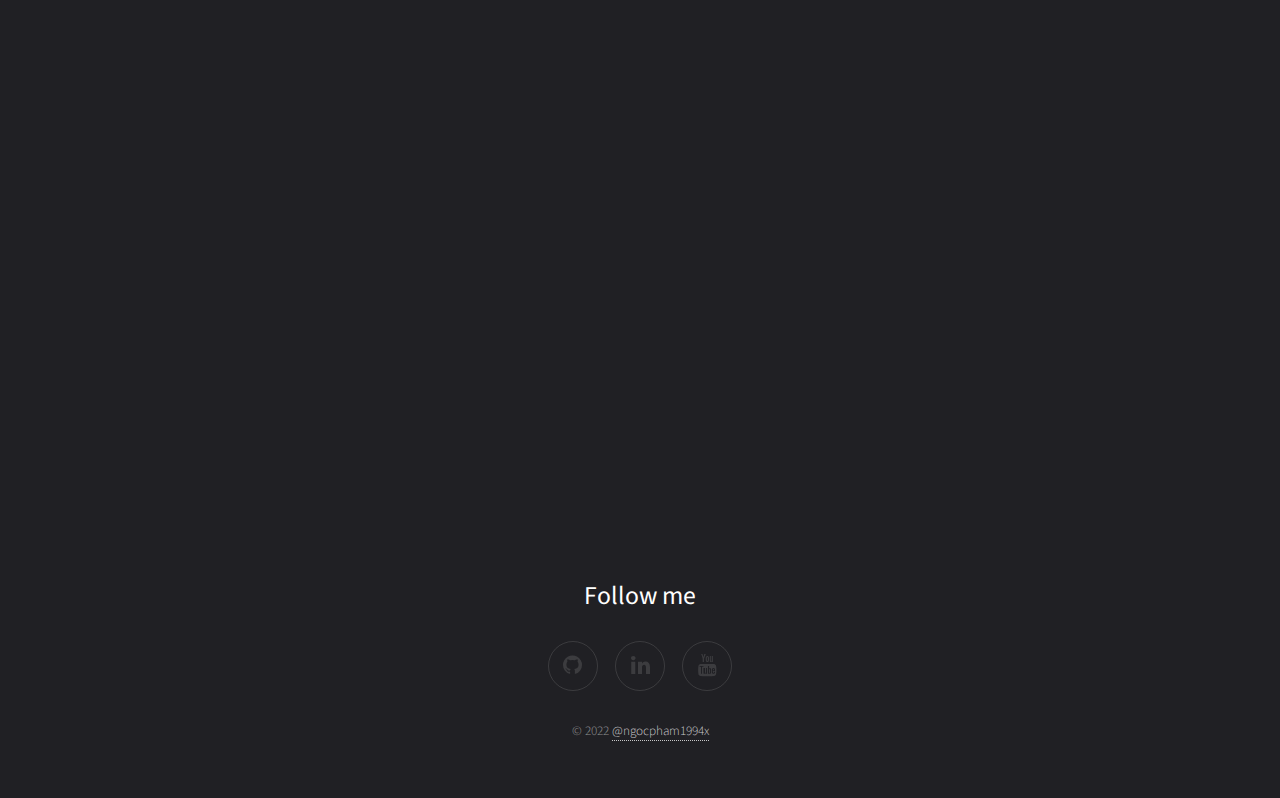
==== commit a2178b45: "fixed typo" ====
--- a/index.html
+++ b/index.html
@@ -63,7 +63,7 @@
 					<br>I have been living in Manitoba, Canada for more than 10 years.
 					</p>
 					<a href="NgocPham_Resume.pdf" class="button style3">My Resume</a>
-					<a href="contact.html" class="button style3">contact</a>
+					<a href="contact.html" class="button style3">Contact</a>
 					<!-- <a href="https://ngocpham1994x.vercel.app" class="button style3">My Blogs & Projects</a> -->
 				</div>
 				
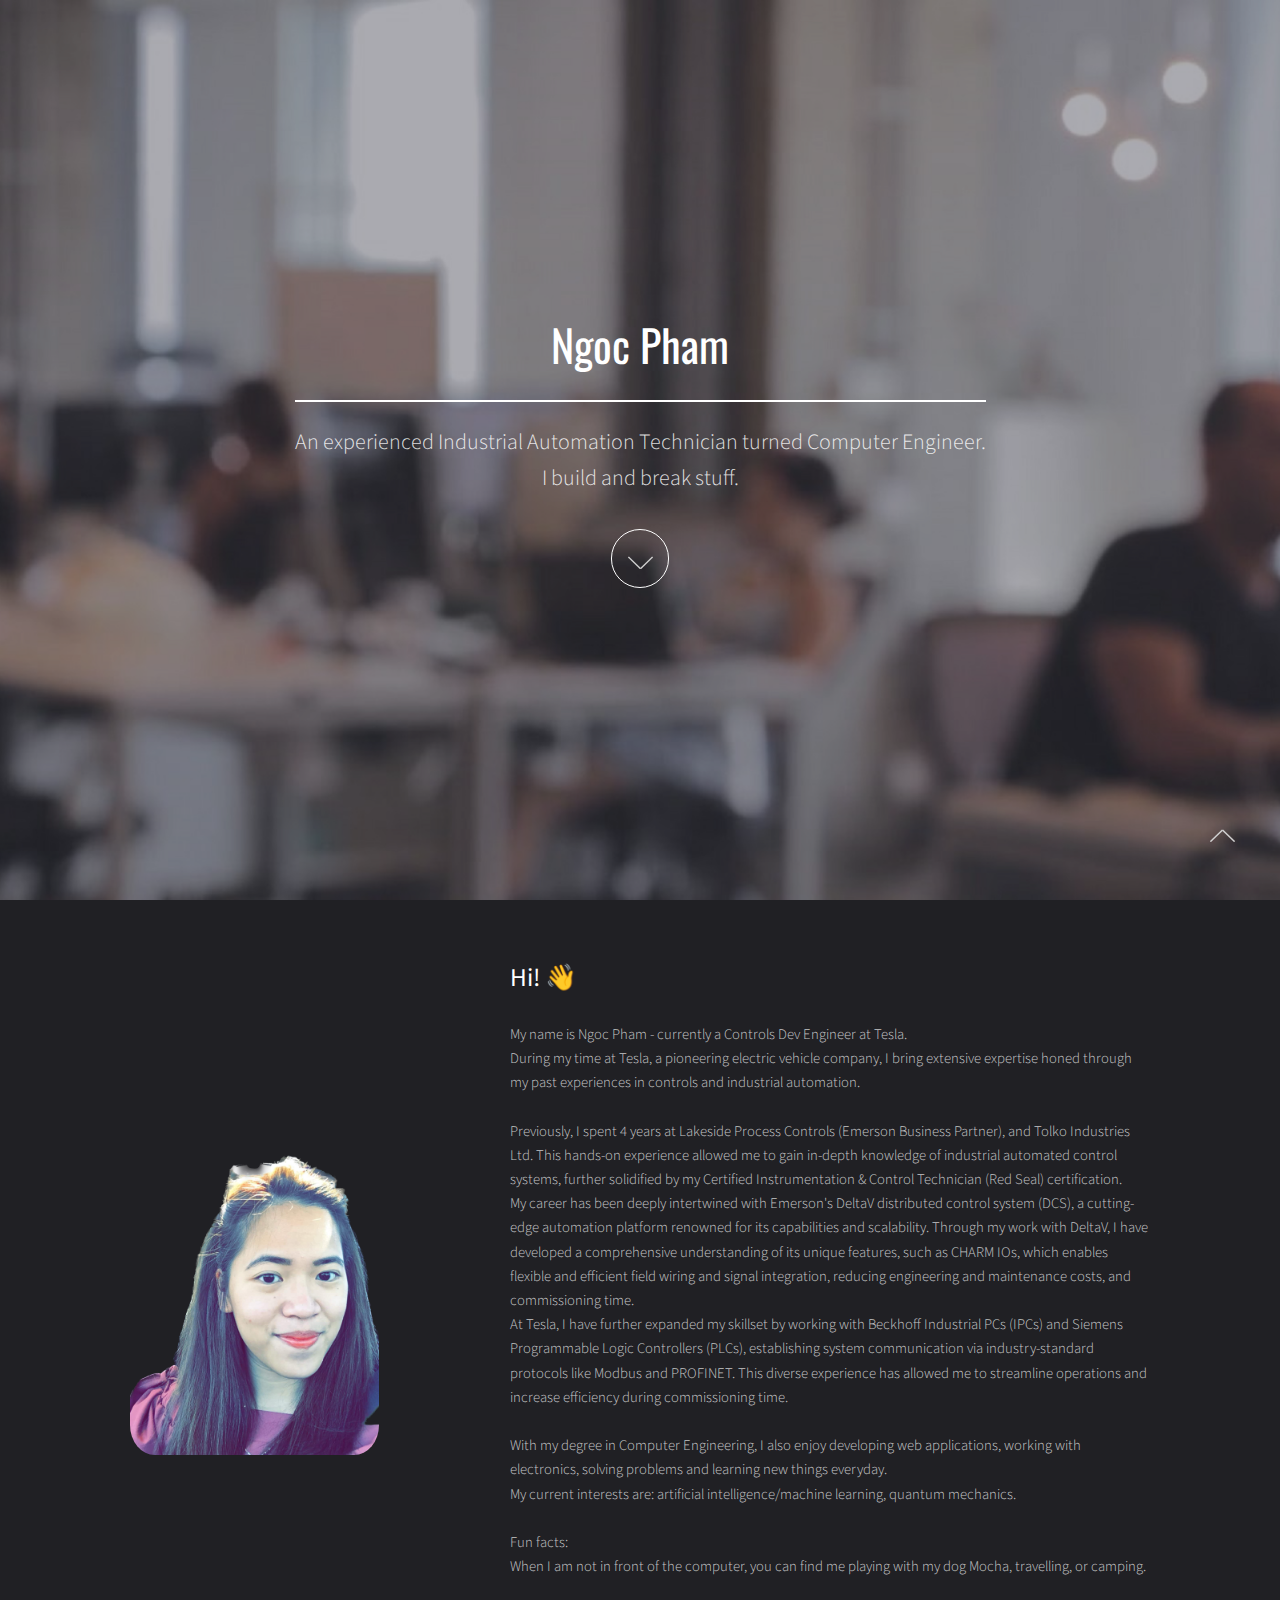
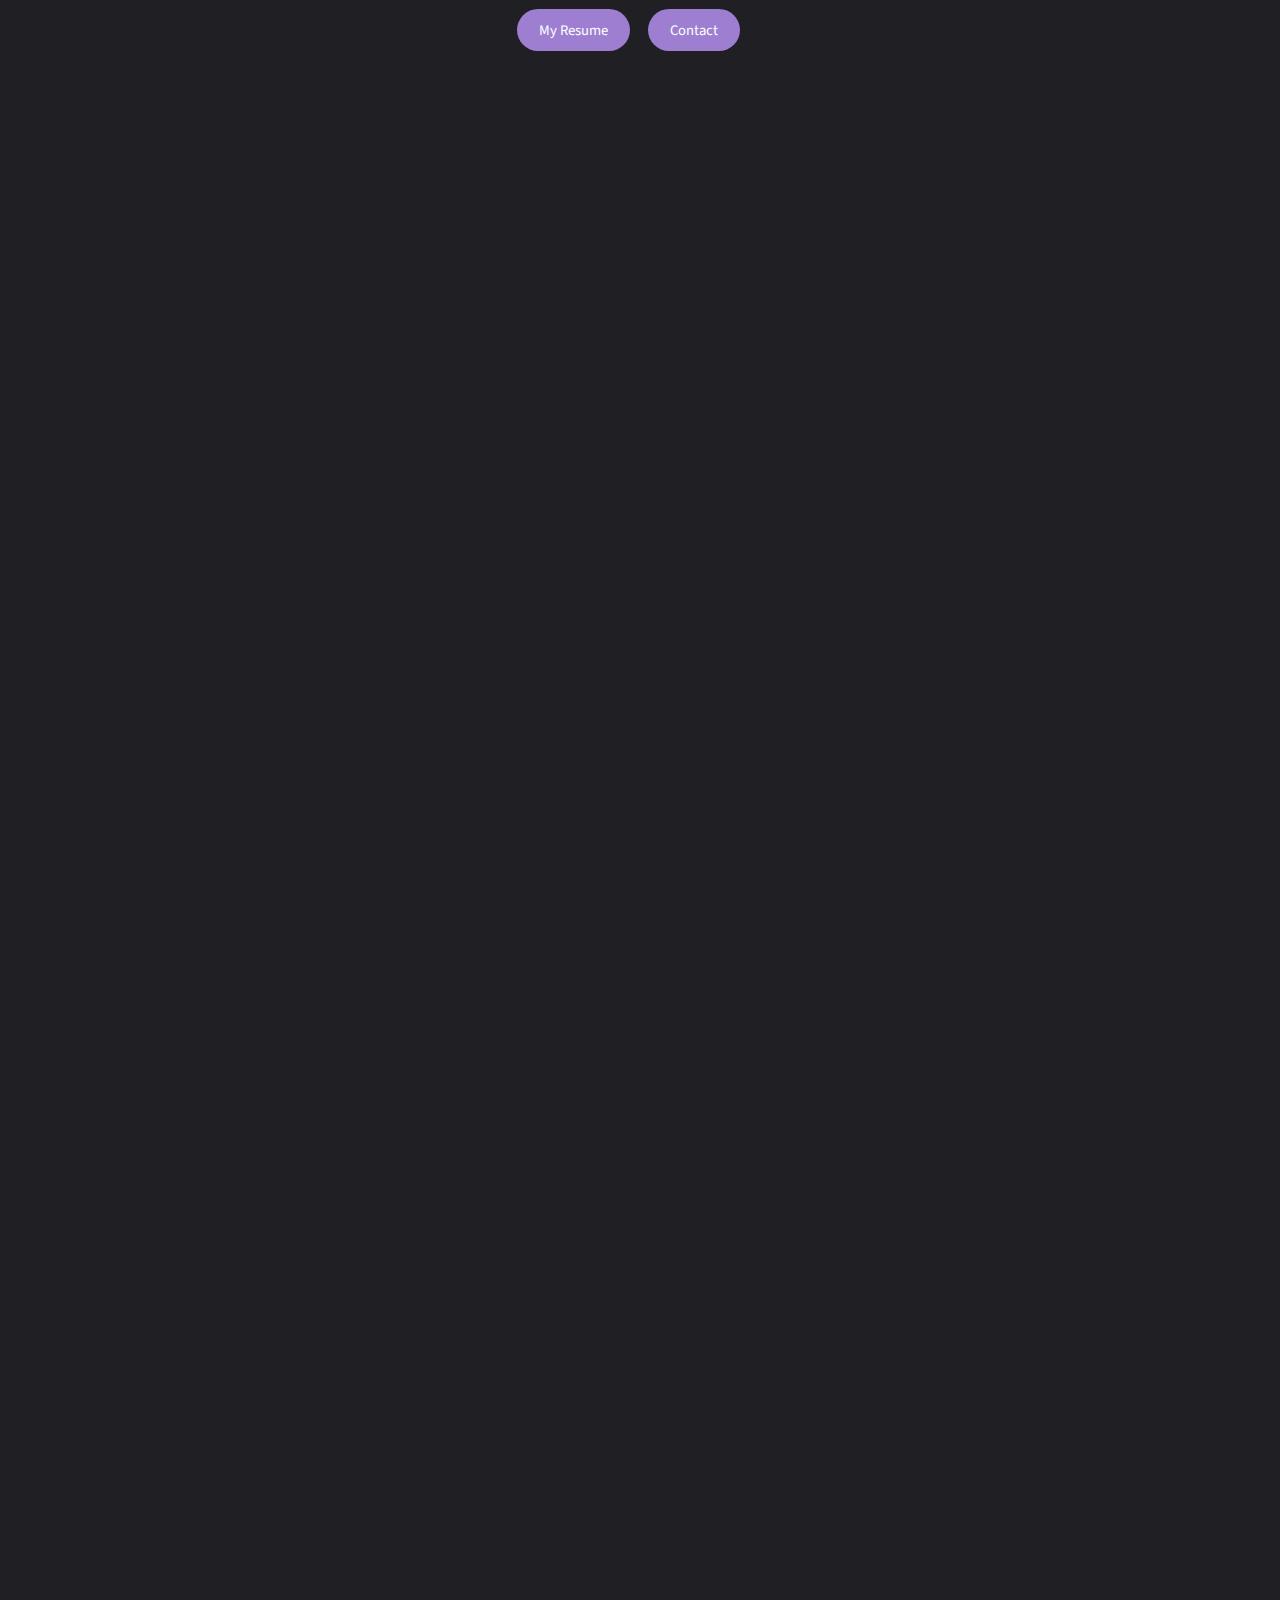
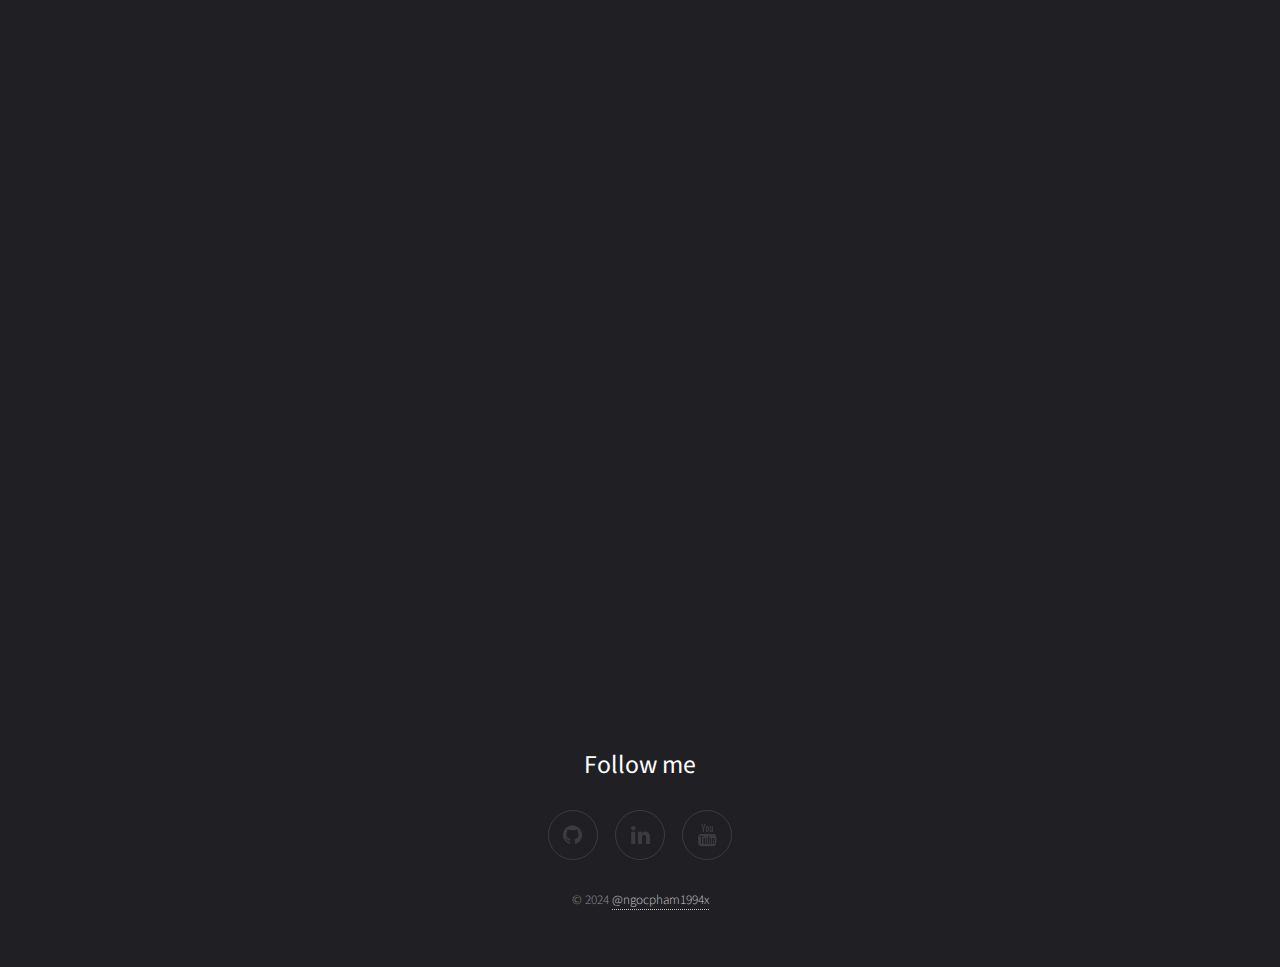
==== commit ca376635: "updated as per 04.22.2024" ====
--- a/index.html
+++ b/index.html
@@ -43,24 +43,33 @@
 				<div id="about-text">
 					<h2>Hi! 👋</h2>
 					<p>
-					My name is Ngoc Pham - a Computer Engineering Student. 
+					My name is Ngoc Pham - currently a Controls Dev Engineer at Tesla. 
 					<br>
-					I am very excited to be graduating from University of Manitoba in May 2023.
+					<!-- I am very excited to be graduating from University of Manitoba in May 2023. -->
+					During my time at Tesla, a pioneering electric vehicle company, I bring extensive expertise honed through my past experiences in controls and industrial automation.
 					<br><br>
-					Before becoming a Computer Engineering Student, I worked as a Project Engineering 
-					for 4 years at Lakeside Process Controls (Emerson Business Partner), and Tolko Industries Ltd.
-					I am also a Certified Instrumentation & Control Technician (Red Seal). 
+					<!-- Before becoming a Computer Engineering Student, I worked as a Project Engineering  -->
+					Previously, I spent 4 years at Lakeside Process Controls (Emerson Business Partner), and Tolko Industries Ltd.
+					This hands-on experience allowed me to gain in-depth knowledge of industrial automated control systems, further solidified by my Certified Instrumentation & Control Technician (Red Seal) certification.
+					<!-- I am also a Certified Instrumentation & Control Technician (Red Seal).  -->
 					<br>
-					So I love talking about Industrial Automated Control Systems a lot!
+					<!-- So I love talking about Industrial Automated Control Systems a lot! -->
+					My career has been deeply intertwined with Emerson's DeltaV distributed control system (DCS), a cutting-edge automation platform renowned for its capabilities and scalability.
+					<!-- versatility, scalability, and intelligent control capabilities.  -->
+					Through my work with DeltaV, I have developed a comprehensive understanding of its unique features, such as CHARM IOs, which enables flexible and efficient field wiring and signal integration, reducing engineering and maintenance costs, and commissioning time. 
+					<!-- Additionally, DeltaV's scalability and embedded intelligent control algorithms have allowed me to streamline operations, reduce downtime, and increase efficiency across various industrial settings. -->
+					<br>
+					At Tesla, I have further expanded my skillset by working with Beckhoff Industrial PCs (IPCs) and Siemens Programmable Logic Controllers (PLCs), establishing system communication via industry-standard protocols like Modbus and PROFINET. 
+					This diverse experience has allowed me to streamline operations and increase efficiency during commissioning time.
 					<br><br>
-					I enjoy developing web applications, working with electronics, solving problems and learning new things everyday.
+					With my degree in Computer Engineering, I also enjoy developing web applications, working with electronics, solving problems and learning new things everyday.
 					<br>
 					My current interests are: artificial intelligence/machine learning, quantum mechanics.
 					<br><br>
 					Fun facts:
 					<br>When I am not in front of the computer, you can find me playing with my dog Mocha, travelling, or camping.
-					<br>I am a fan of Marvel, Star Wars, horror movies.
-					<br>I have been living in Manitoba, Canada for more than 10 years.
+					<!-- <br>I am a fan of Marvel, Star Wars, horror movies.
+					<br>I have been living in Manitoba, Canada for more than 10 years. -->
 					</p>
 					<a href="NgocPham_Resume.pdf" class="button style3">My Resume</a>
 					<a href="contact.html" class="button style3">Contact</a>
@@ -319,7 +328,7 @@
 						<li><a href="https://www.youtube.com/@ngocpham1994x " class="icon fa-youtube"><span class="label">Youtube</span></a></li>
 						<!-- <li><a href="https://ngocpham1994x.vercel.app/" class="icon fa-envelope"><span class="label">Blog</span></a></li> -->
 					</ul>
-					<p class="copyright"> &copy; 2022 <a href="https://github.com/ngocpham1994x">@ngocpham1994x</a></p>
+					<p class="copyright"> &copy; 2024 <a href="https://github.com/ngocpham1994x">@ngocpham1994x</a></p>
 					<a href="#top" class="scroll-up" id="scroll-up">Scroll up</a>
 				</div>
 			</footer>
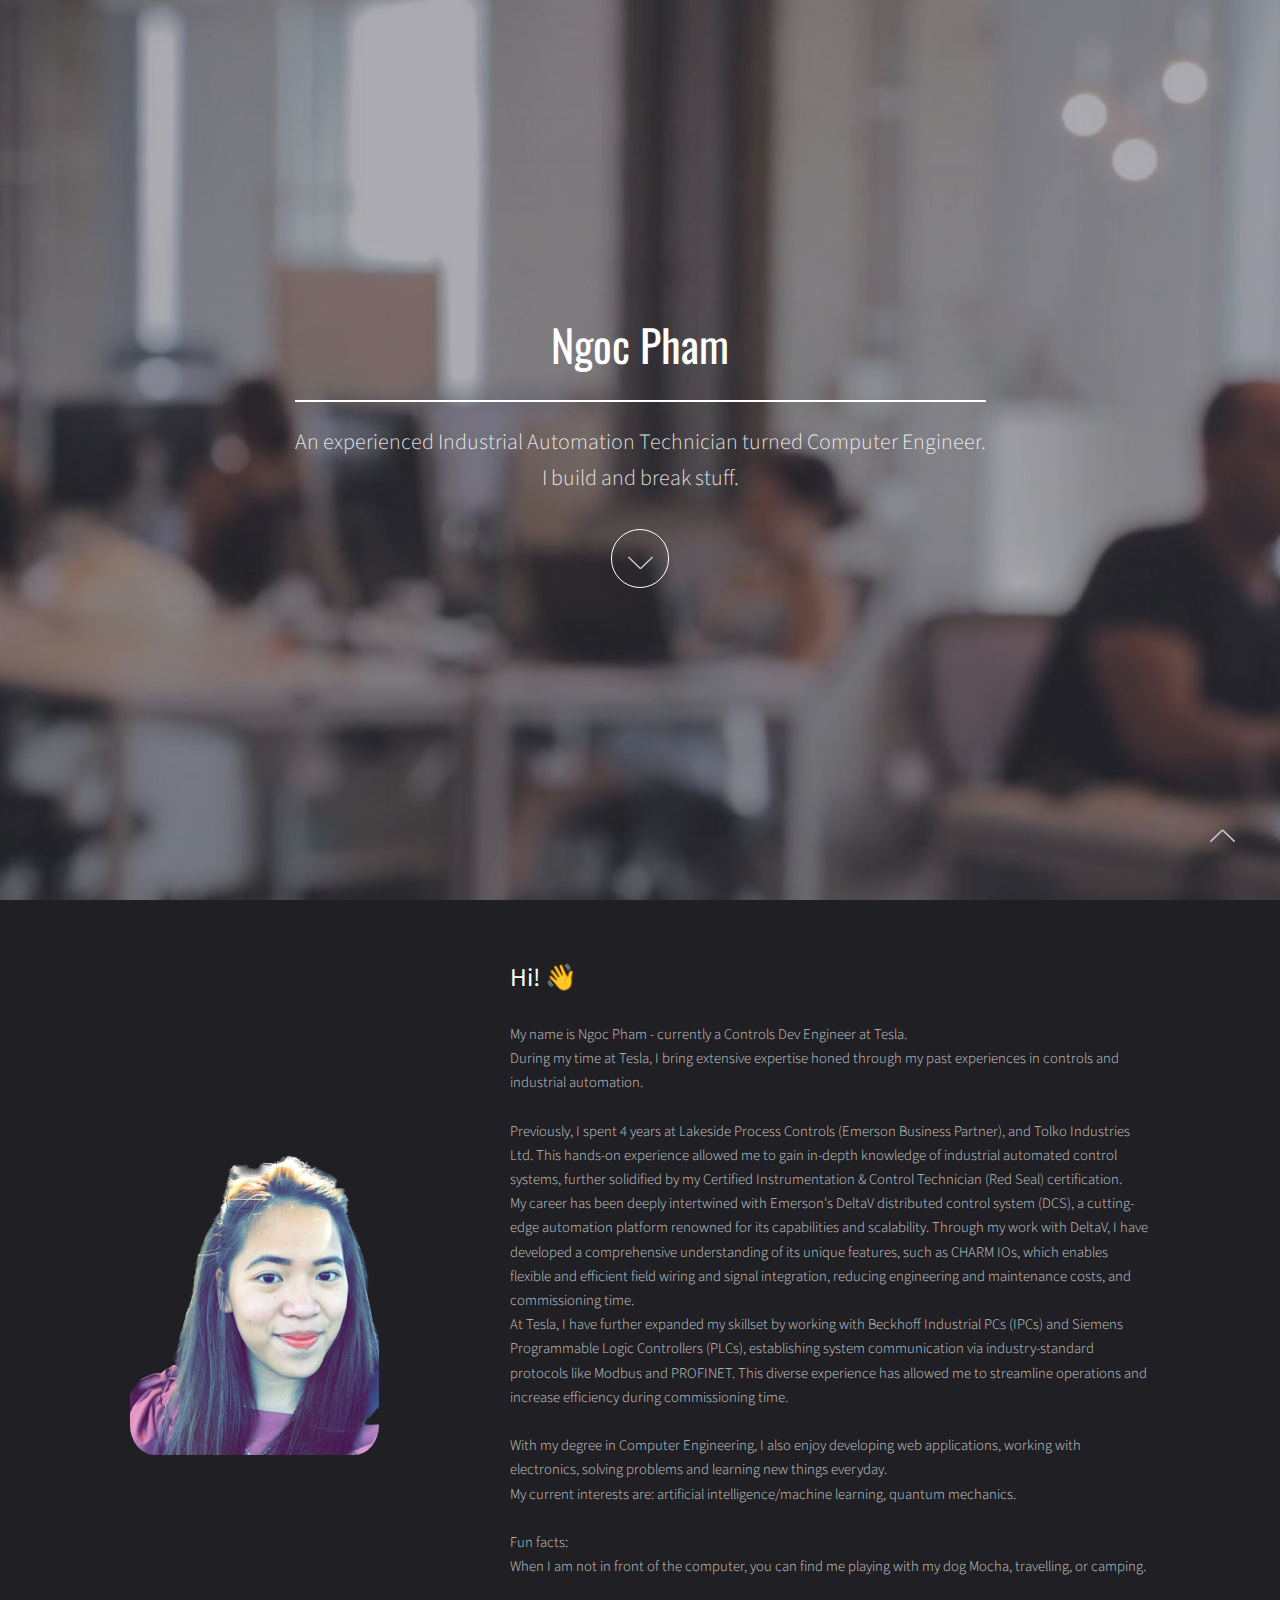
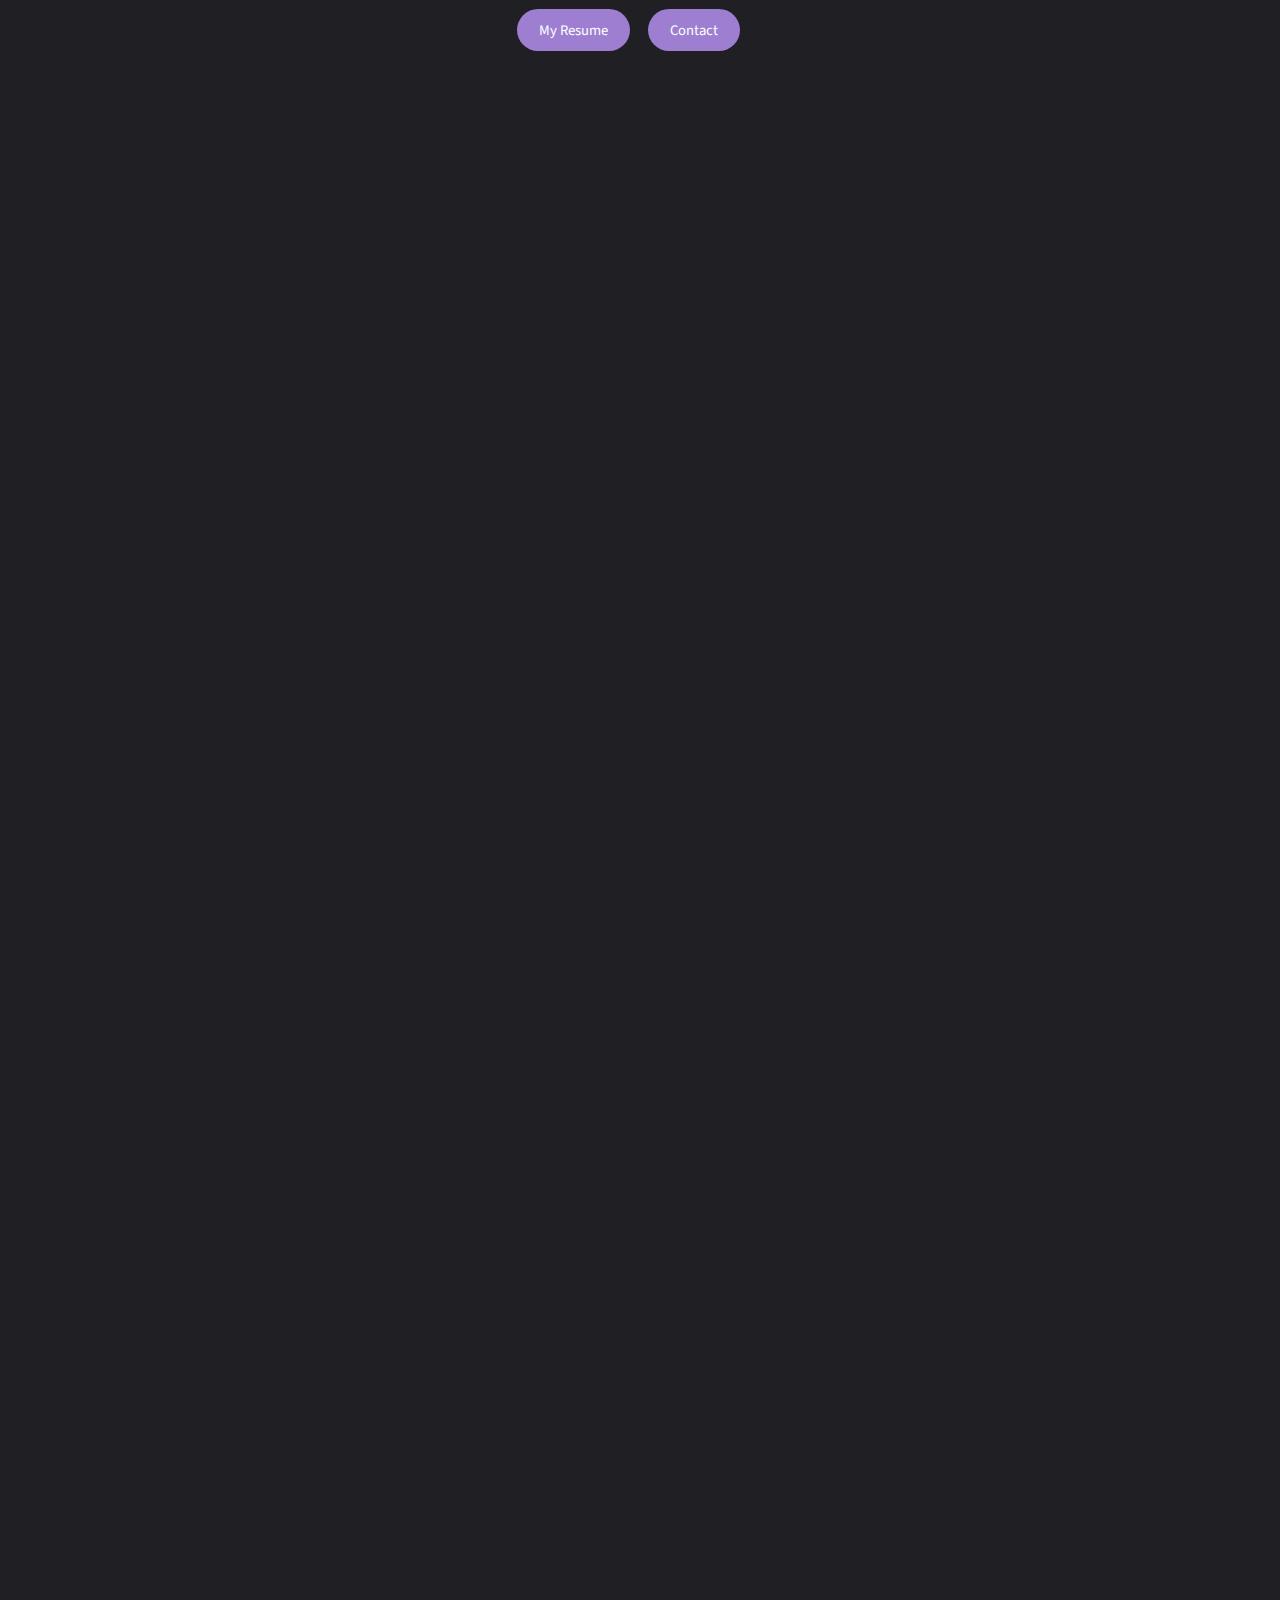
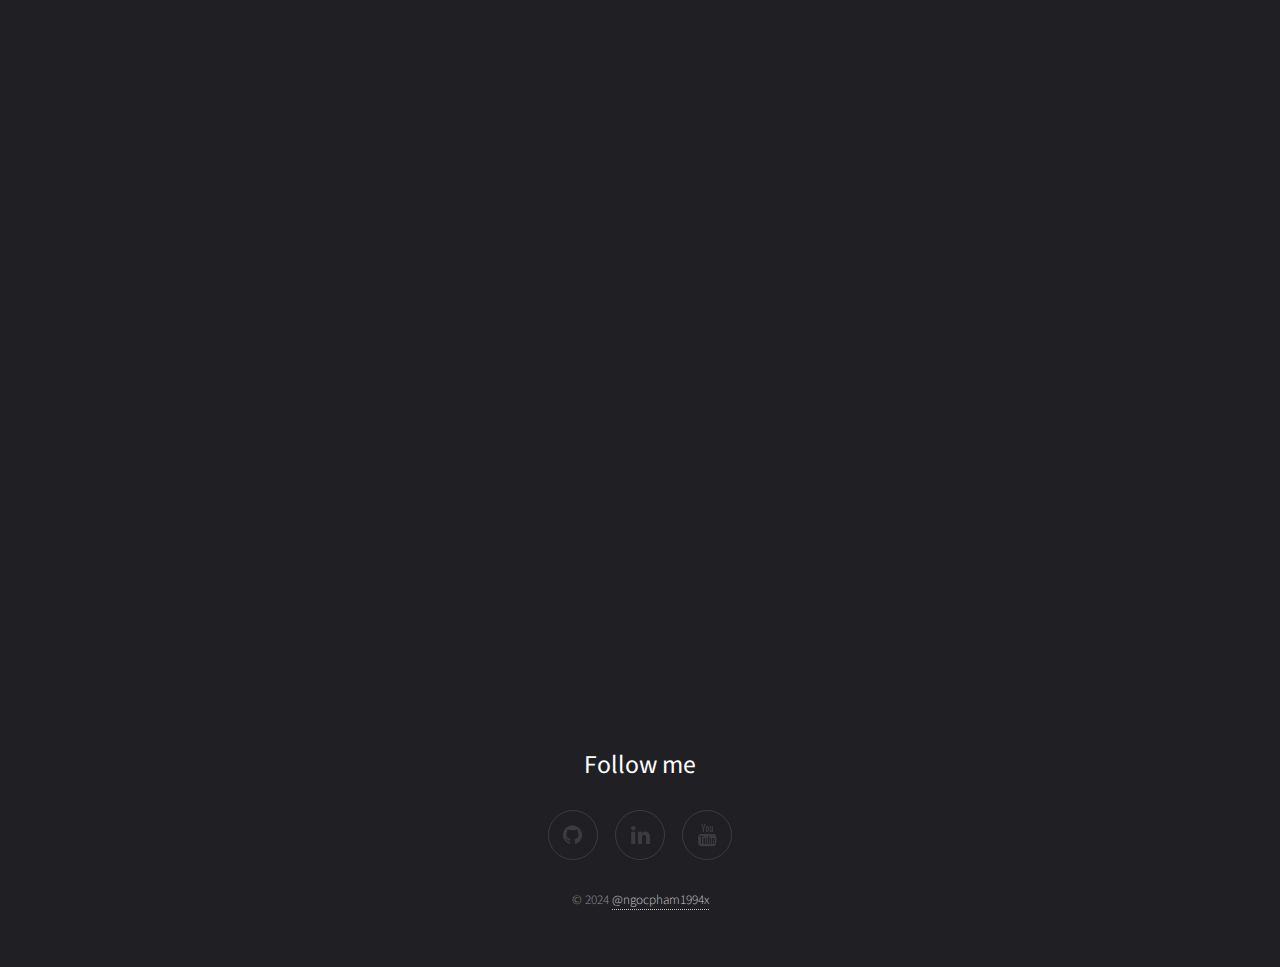
==== commit 793bfe83: "updated resume, updated c ontact without MB phone number in contact.html" ====
--- a/index.html
+++ b/index.html
@@ -46,7 +46,7 @@
 					My name is Ngoc Pham - currently a Controls Dev Engineer at Tesla. 
 					<br>
 					<!-- I am very excited to be graduating from University of Manitoba in May 2023. -->
-					During my time at Tesla, a pioneering electric vehicle company, I bring extensive expertise honed through my past experiences in controls and industrial automation.
+					During my time at Tesla, I bring extensive expertise honed through my past experiences in controls and industrial automation.
 					<br><br>
 					<!-- Before becoming a Computer Engineering Student, I worked as a Project Engineering  -->
 					Previously, I spent 4 years at Lakeside Process Controls (Emerson Business Partner), and Tolko Industries Ltd.
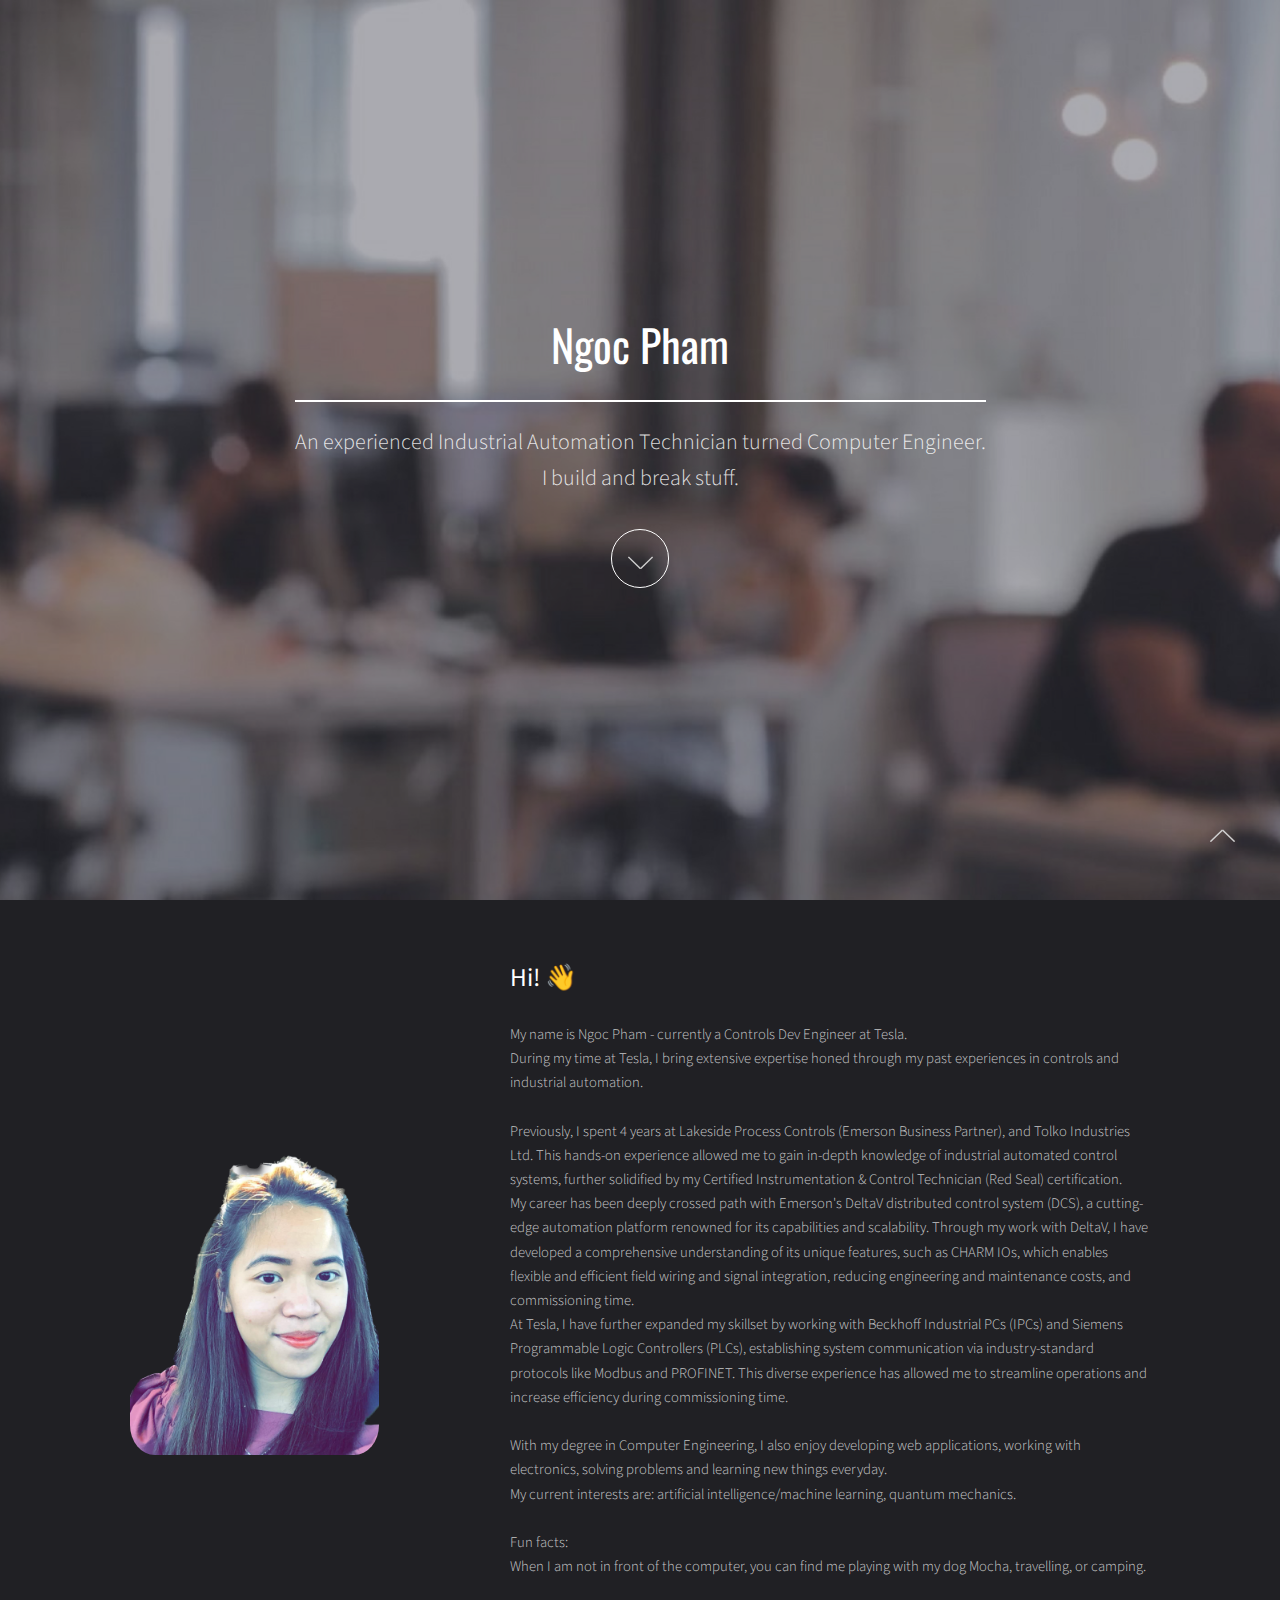
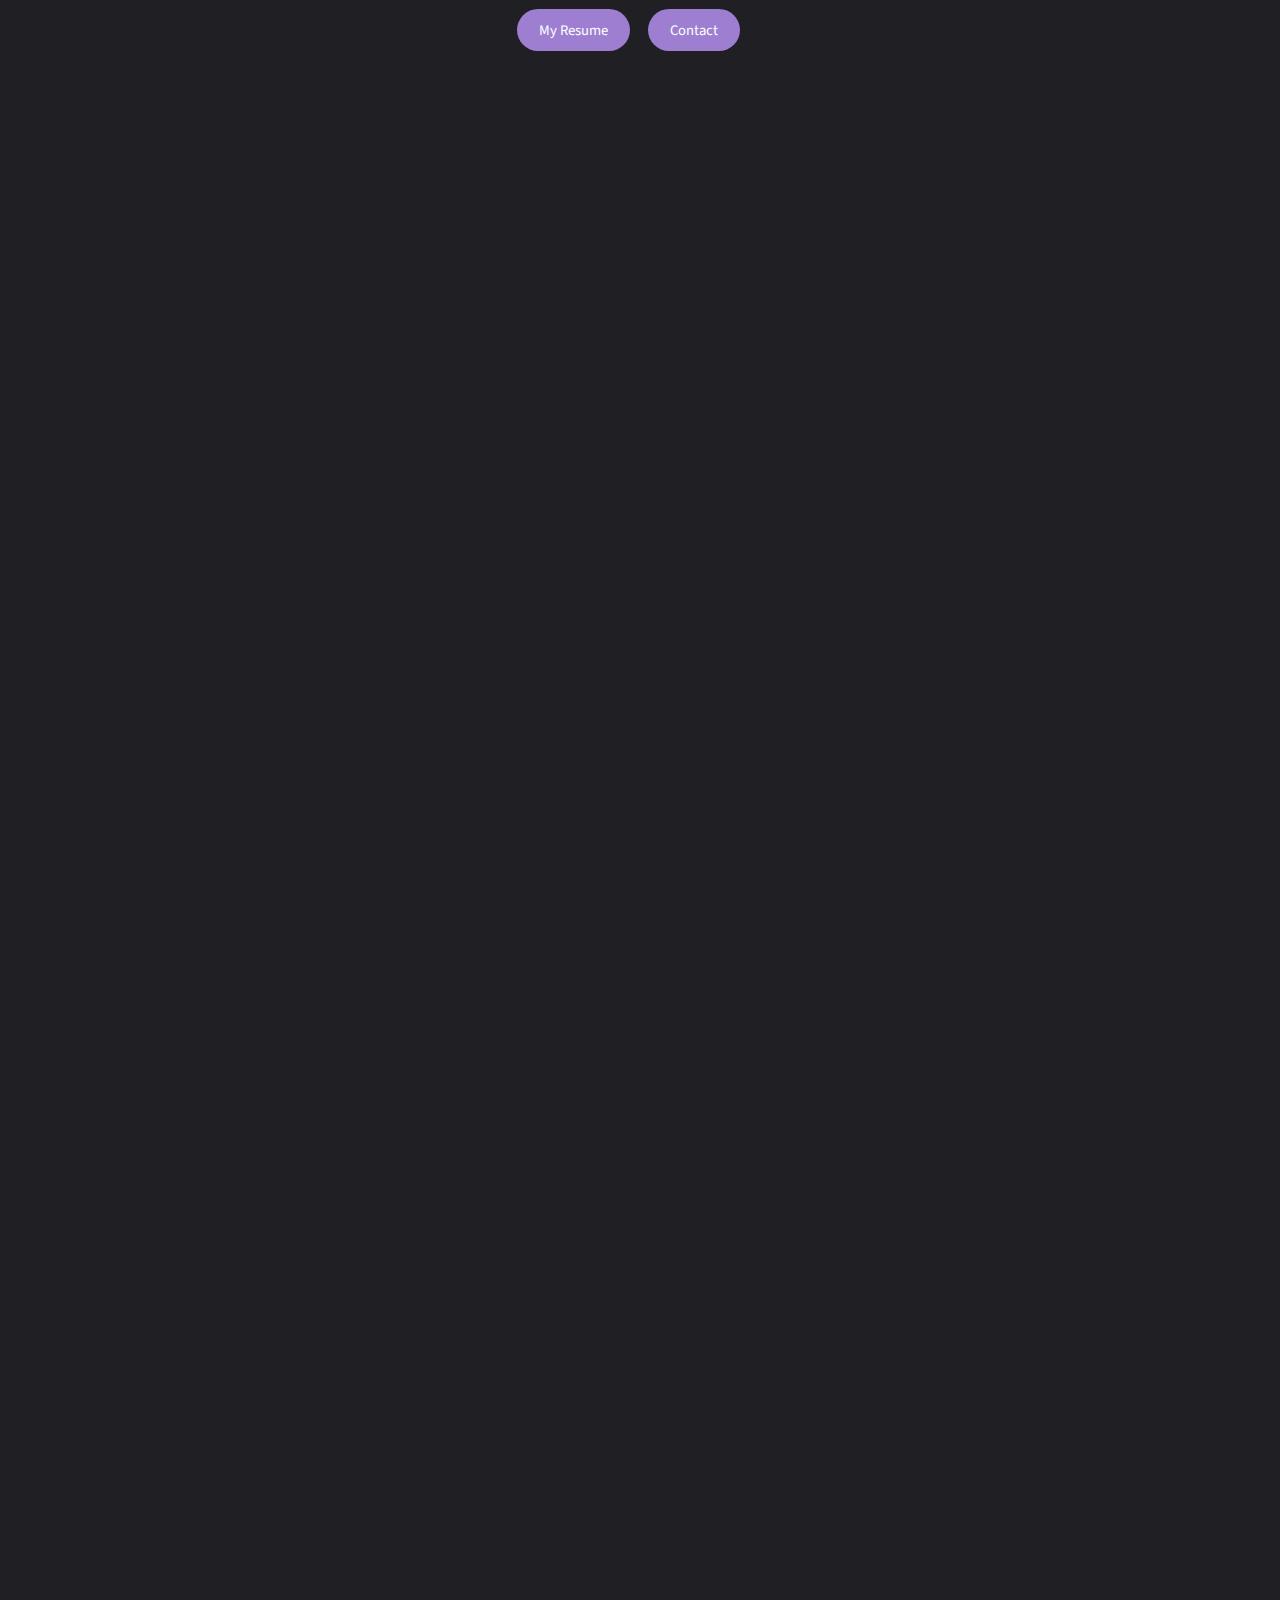
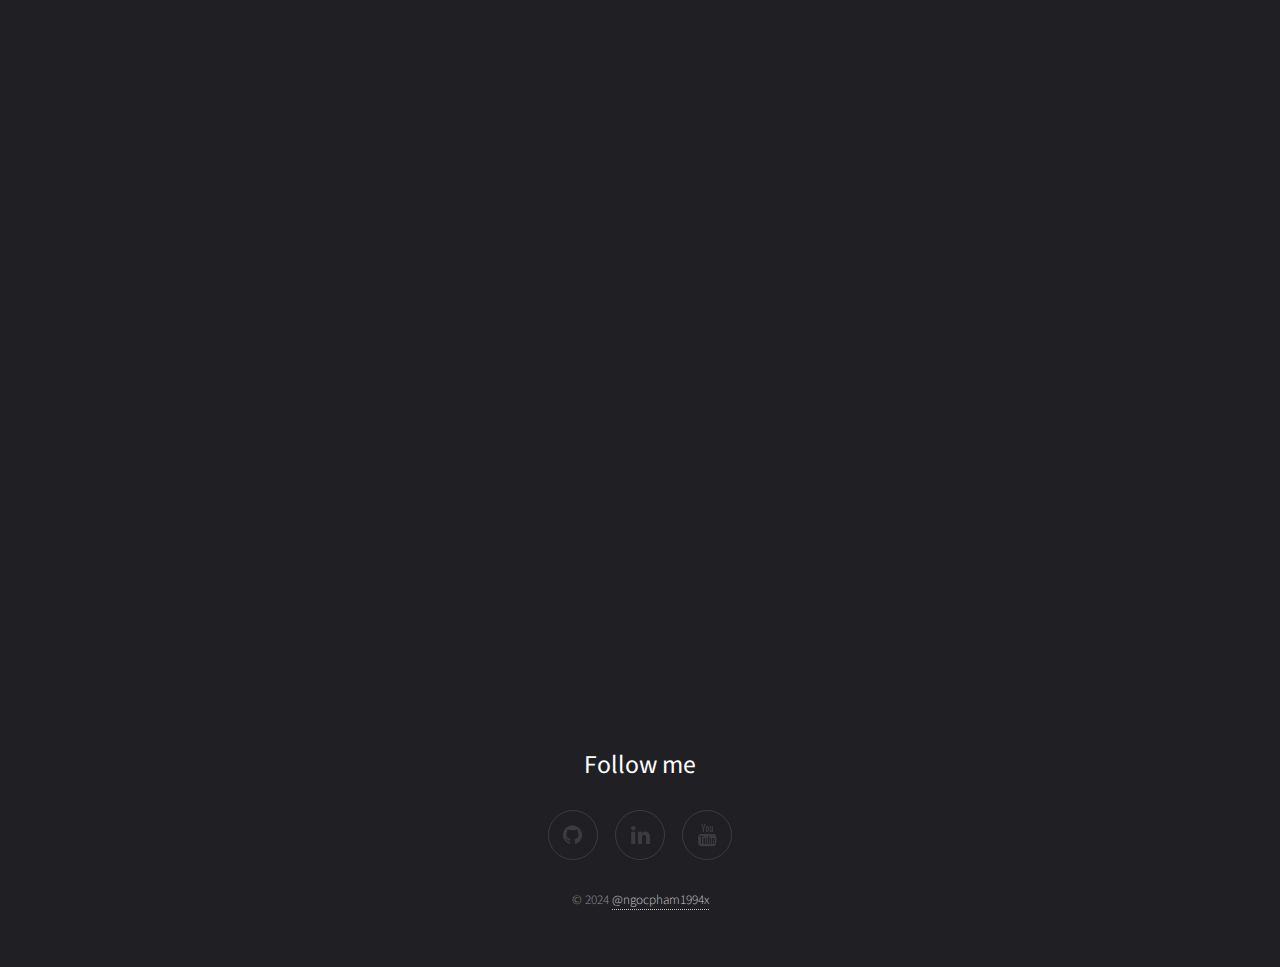
==== commit 6a22f33f: "updated resume and intro" ====
--- a/index.html
+++ b/index.html
@@ -54,7 +54,7 @@
 					<!-- I am also a Certified Instrumentation & Control Technician (Red Seal).  -->
 					<br>
 					<!-- So I love talking about Industrial Automated Control Systems a lot! -->
-					My career has been deeply intertwined with Emerson's DeltaV distributed control system (DCS), a cutting-edge automation platform renowned for its capabilities and scalability.
+					My career has been deeply crossed path with Emerson's DeltaV distributed control system (DCS), a cutting-edge automation platform renowned for its capabilities and scalability.
 					<!-- versatility, scalability, and intelligent control capabilities.  -->
 					Through my work with DeltaV, I have developed a comprehensive understanding of its unique features, such as CHARM IOs, which enables flexible and efficient field wiring and signal integration, reducing engineering and maintenance costs, and commissioning time. 
 					<!-- Additionally, DeltaV's scalability and embedded intelligent control algorithms have allowed me to streamline operations, reduce downtime, and increase efficiency across various industrial settings. -->
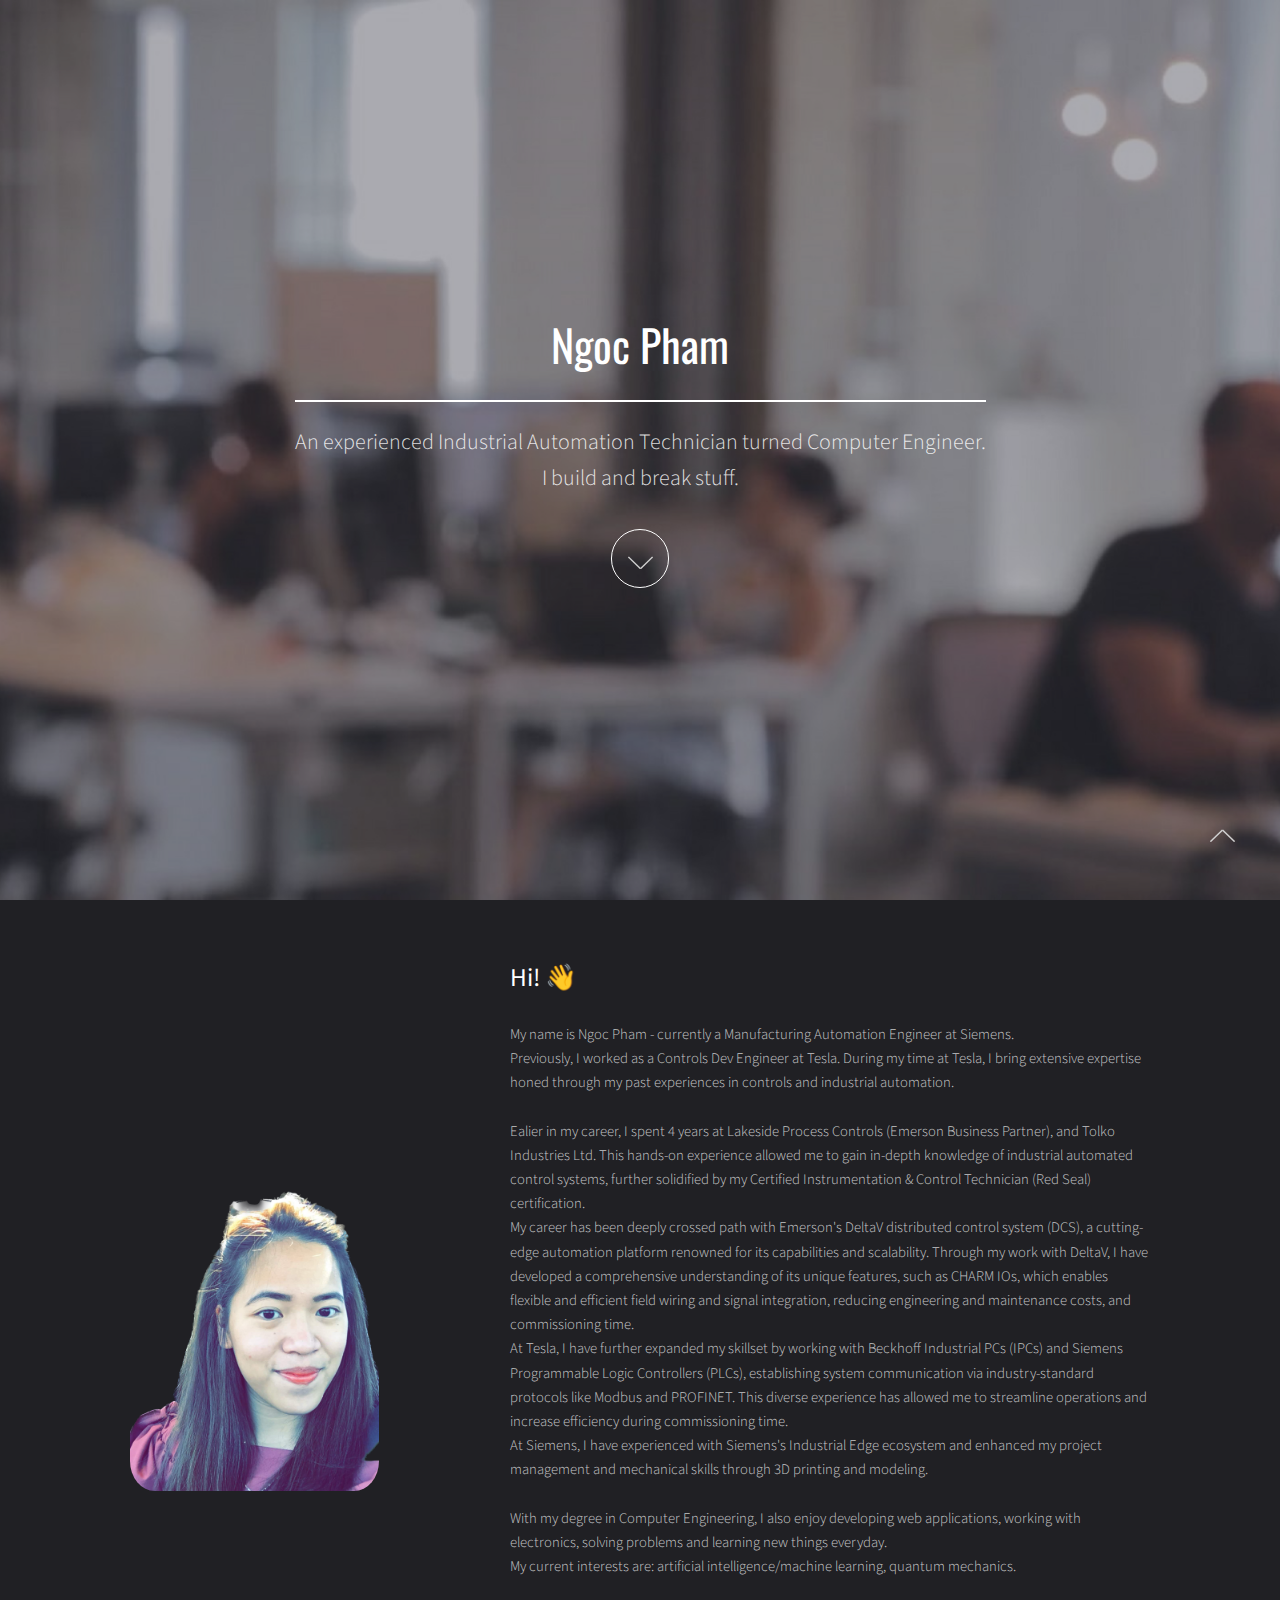
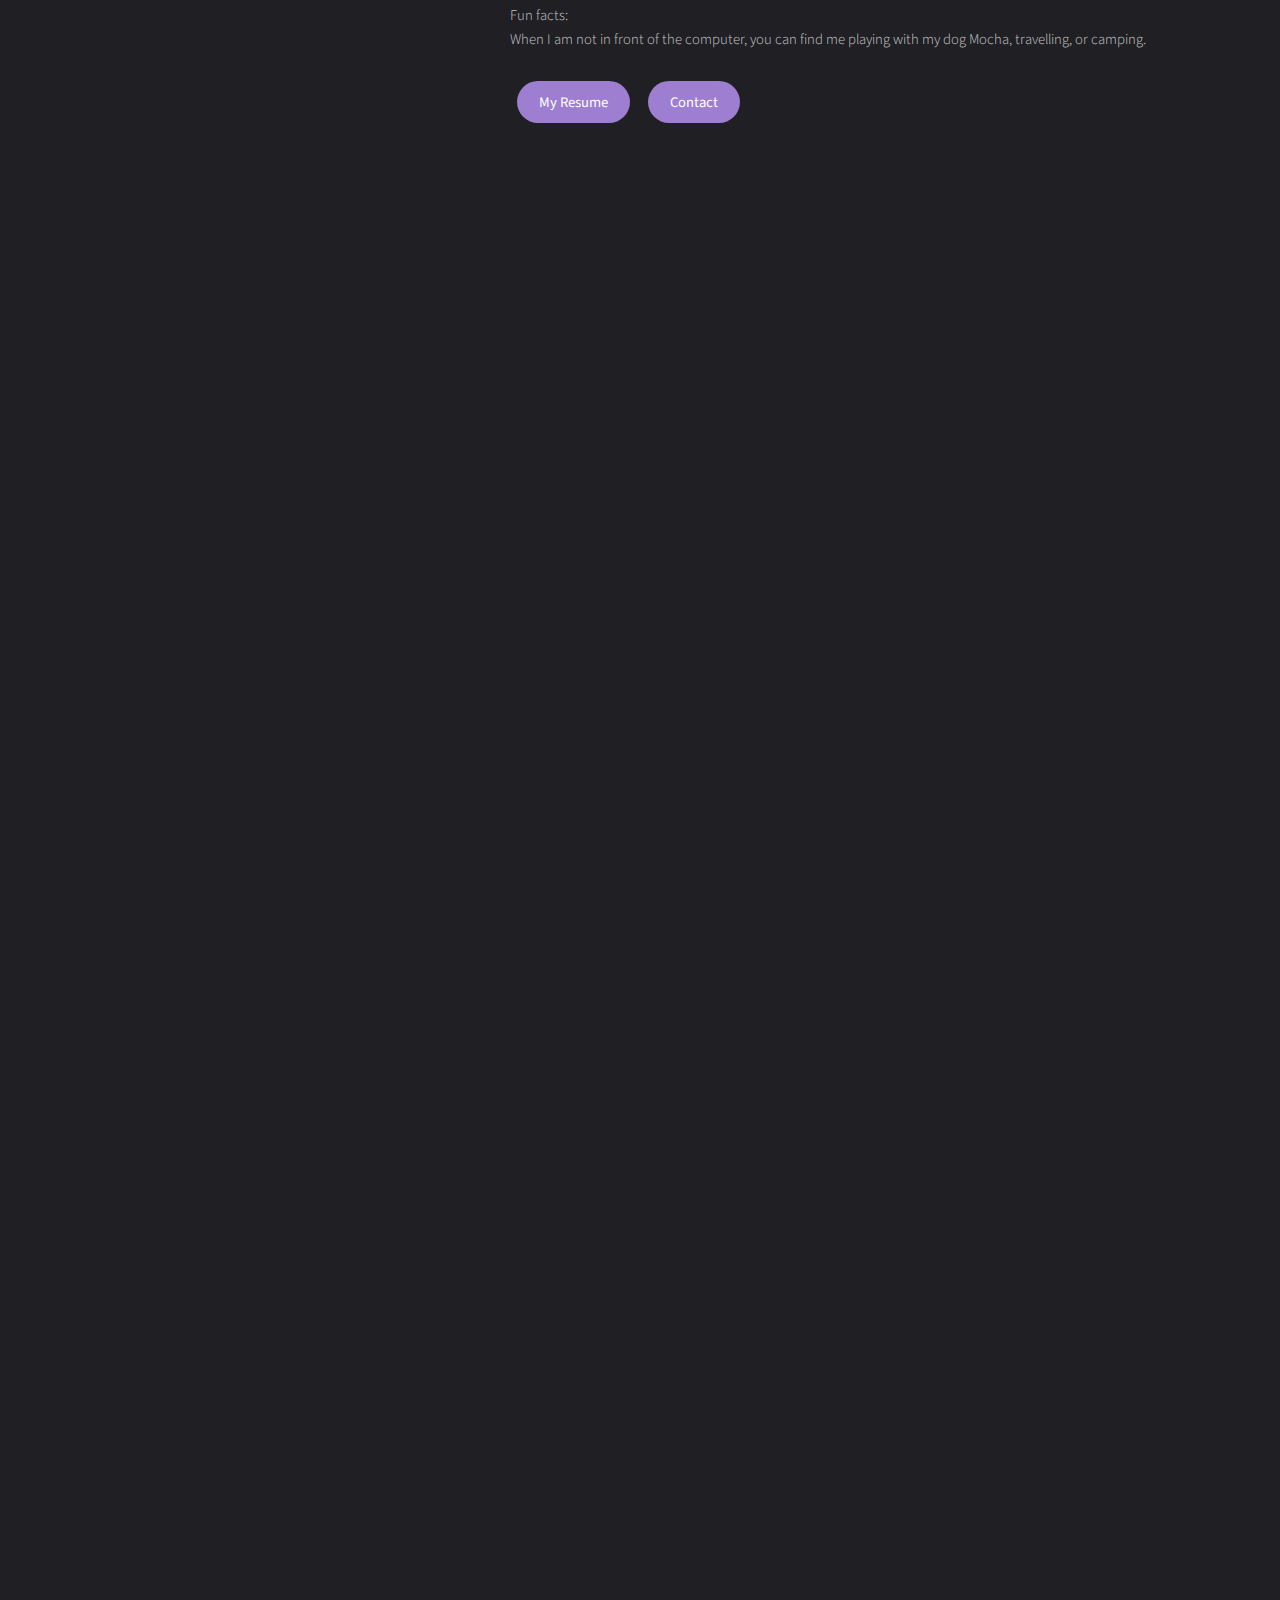
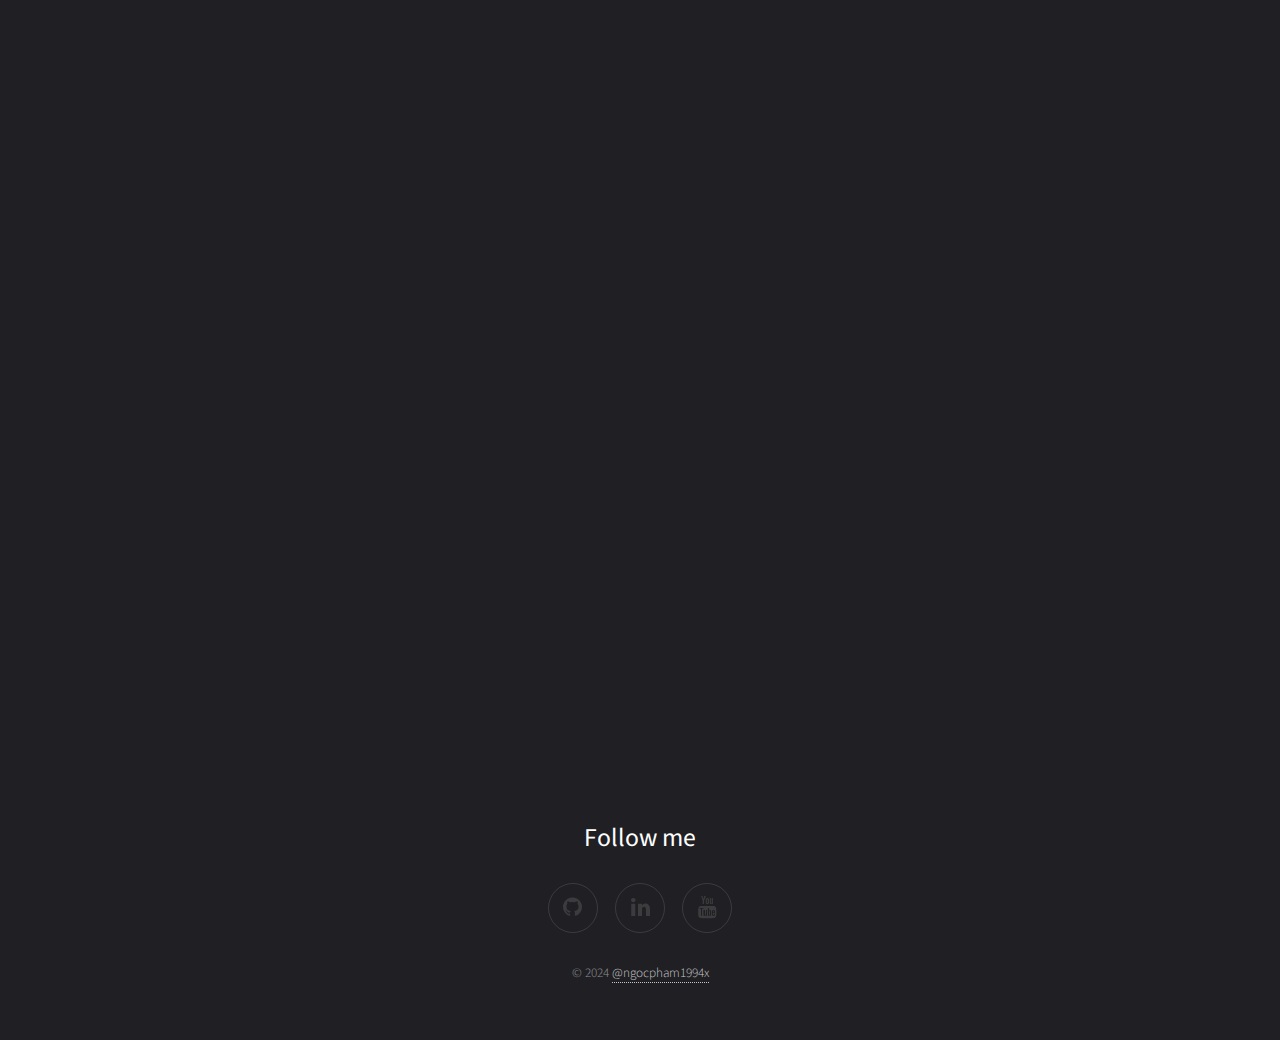
==== commit eba817c0: "Update index.html" ====
--- a/index.html
+++ b/index.html
@@ -43,13 +43,13 @@
 				<div id="about-text">
 					<h2>Hi! 👋</h2>
 					<p>
-					My name is Ngoc Pham - currently a Controls Dev Engineer at Tesla. 
+					My name is Ngoc Pham - currently a Manufacturing Automation Engineer at Siemens. 
 					<br>
 					<!-- I am very excited to be graduating from University of Manitoba in May 2023. -->
-					During my time at Tesla, I bring extensive expertise honed through my past experiences in controls and industrial automation.
+					Previously, I worked as a Controls Dev Engineer at Tesla. During my time at Tesla, I bring extensive expertise honed through my past experiences in controls and industrial automation.
 					<br><br>
 					<!-- Before becoming a Computer Engineering Student, I worked as a Project Engineering  -->
-					Previously, I spent 4 years at Lakeside Process Controls (Emerson Business Partner), and Tolko Industries Ltd.
+					Ealier in my career, I spent 4 years at Lakeside Process Controls (Emerson Business Partner), and Tolko Industries Ltd.
 					This hands-on experience allowed me to gain in-depth knowledge of industrial automated control systems, further solidified by my Certified Instrumentation & Control Technician (Red Seal) certification.
 					<!-- I am also a Certified Instrumentation & Control Technician (Red Seal).  -->
 					<br>
@@ -61,6 +61,8 @@
 					<br>
 					At Tesla, I have further expanded my skillset by working with Beckhoff Industrial PCs (IPCs) and Siemens Programmable Logic Controllers (PLCs), establishing system communication via industry-standard protocols like Modbus and PROFINET. 
 					This diverse experience has allowed me to streamline operations and increase efficiency during commissioning time.
+					<br>
+					At Siemens, I have experienced with Siemens's Industrial Edge ecosystem and enhanced my project management and mechanical skills through 3D printing and modeling. 
 					<br><br>
 					With my degree in Computer Engineering, I also enjoy developing web applications, working with electronics, solving problems and learning new things everyday.
 					<br>
@@ -391,4 +393,4 @@
 			</script>
 
 	</body>
-</html>+</html>
